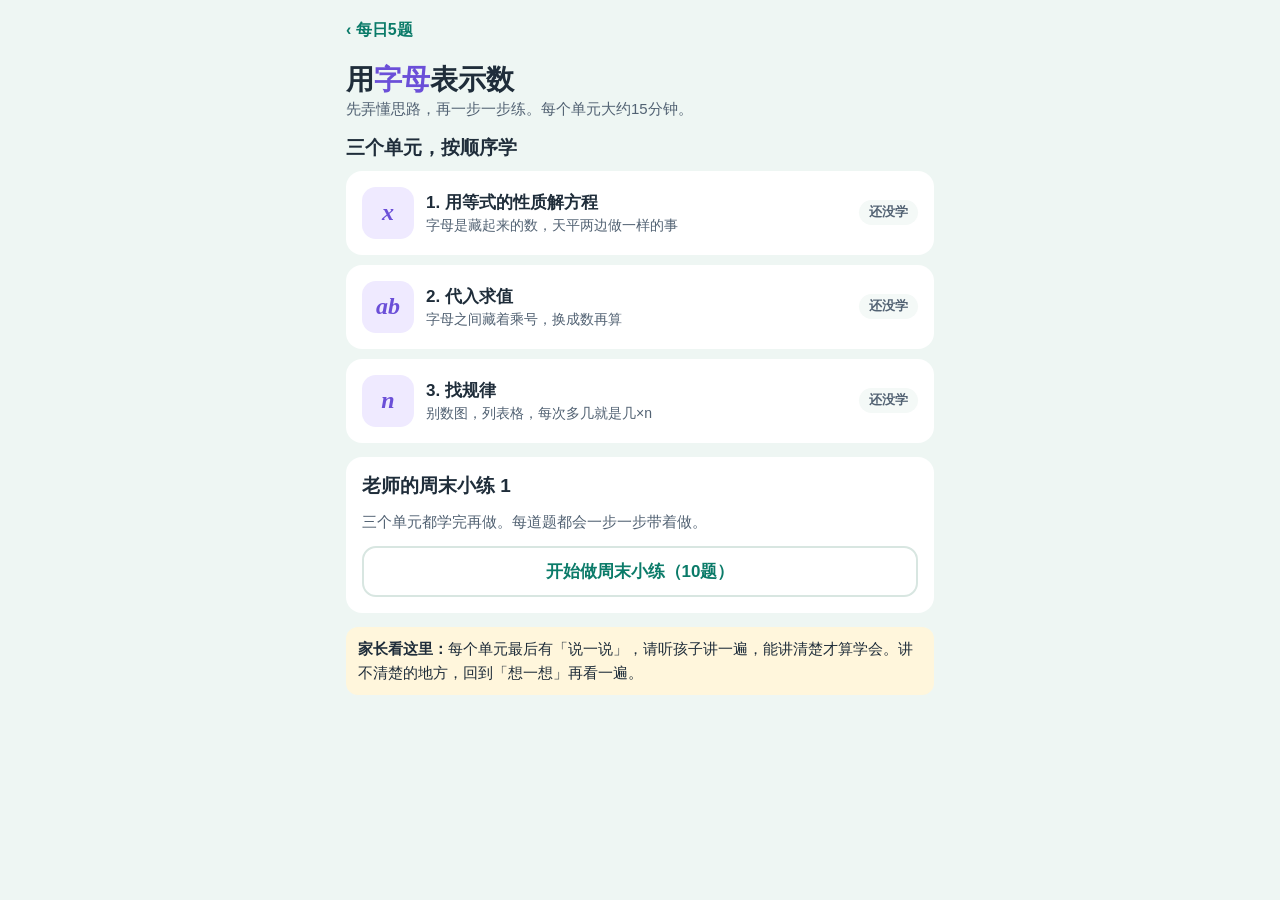
==== zimu.html @ 8eeea46a "加入用字母表示数和计算过关 Co-Authored-By: Claude Opus 5.5 <noreply@anthropic.com>" ====
<!doctype html>
<html lang="zh-CN">
<head>
<meta charset="utf-8">
<meta name="viewport" content="width=device-width, initial-scale=1, viewport-fit=cover">
<meta name="format-detection" content="telephone=no">
<meta name="theme-color" content="#eef6f3">
<title>用字母表示数 · 五上数学</title>
<style>
/* 和"每日5题"同一套配色：薄荷绿 + 阳光黄；字母用紫色，让孩子一眼看出"藏起来的数" */
:root{
  --bg:#eef6f3; --card:#fff; --ink:#1f2d3a; --muted:#526273; --line:#d8e6e1; --soft:#f4f9f7;
  --primary:#0f9d86; --primary-d:#0b7b69; --sun:#ffbf2f; --sun-bg:#fff6dc; --red:#e5533d; --red-bg:#fdeeeb; --ok-bg:#e2f5ef;
  --letter:#6b4fd8; --letter-bg:#efeaff;
  --f:-apple-system,BlinkMacSystemFont,"PingFang SC","Hiragino Sans GB","Microsoft YaHei","Helvetica Neue",Arial,sans-serif;
  --num:"DIN Alternate","Roboto",-apple-system,"Helvetica Neue",Arial,sans-serif;
  color-scheme:light;
}
*{box-sizing:border-box;-webkit-tap-highlight-color:transparent}
html,body{margin:0;background:var(--bg);color:var(--ink)}
body{font-family:var(--f);font-size:16px;line-height:1.6;-webkit-text-size-adjust:100%}
button{font:inherit;color:inherit;border:0;background:none;cursor:pointer}
button:focus-visible,a:focus-visible,input:focus-visible{outline:3px solid var(--sun);outline-offset:2px}
.wrap{max-width:620px;margin:0 auto;display:flex;flex-direction:column;gap:14px;
  padding-top:max(12px,env(safe-area-inset-top,0px));padding-bottom:48px;
  padding-left:max(16px,env(safe-area-inset-left,0px));padding-right:max(16px,env(safe-area-inset-right,0px))}
.topbar{display:flex;align-items:center;min-height:36px;gap:8px}
.back{font-weight:700;color:var(--primary-d);text-decoration:none;padding:4px 10px 4px 0}
h1{margin:0;font-size:28px;line-height:1.25}
h1 b{color:var(--letter)}
h2{font-size:19px;margin:0;line-height:1.35}
h3{font-size:16px;margin:0}
p{margin:0}
.sub{color:var(--muted);font-size:15px}
.card{background:var(--card);border-radius:16px;padding:16px;min-width:0;display:flex;flex-direction:column;gap:12px}
.L{color:var(--letter);font-weight:800;font-style:italic;font-family:Georgia,"Times New Roman",serif;padding:0 1px}
.box{display:inline-block;min-width:1.4em;height:1.3em;border:2px dashed var(--letter);border-radius:5px;vertical-align:-0.2em;background:var(--letter-bg)}
.eq{font:700 22px/1.5 var(--num);text-align:center;background:var(--soft);border-radius:12px;padding:10px;overflow-wrap:anywhere}
.btn{display:block;width:100%;min-height:50px;border-radius:14px;font-size:17px;font-weight:700;padding:10px 16px;text-align:center;text-decoration:none}
.btn.primary{background:var(--primary);color:#fff;box-shadow:0 4px 0 var(--primary-d)}
.btn.primary:active{transform:translateY(3px);box-shadow:0 1px 0 var(--primary-d)}
.btn.ghost{background:var(--card);border:2px solid var(--line);color:var(--primary-d)}
.btns{display:grid;grid-template-columns:1fr 1fr;gap:10px}
.tip{background:var(--sun-bg);border-radius:12px;padding:10px 12px;font-size:15px}
/* 首页模块卡 */
.mod{display:grid;grid-template-columns:52px minmax(0,1fr) auto;gap:12px;align-items:center;background:var(--card);border-radius:16px;padding:14px;text-align:left;width:100%;border:2px solid transparent}
.mod .ic{width:52px;height:52px;border-radius:14px;background:var(--letter-bg);display:grid;place-items:center;font:800 italic 24px Georgia,serif;color:var(--letter)}
.mod b{display:block;font-size:17px}
.mod small{color:var(--muted);font-size:14px;line-height:1.4;display:block}
.badge{font-size:13px;font-weight:700;border-radius:999px;padding:2px 10px;white-space:nowrap;background:var(--soft);color:var(--muted)}
.badge.done{background:var(--ok-bg);color:var(--primary-d)}
.badge.due{background:var(--sun-bg);color:#9a6a00}
/* 阶段条 */
.stages{display:grid;grid-template-columns:repeat(5,1fr);gap:4px}
.stg{text-align:center;font-size:12px;font-weight:700;color:var(--muted);padding:6px 0 4px;border-bottom:4px solid var(--line)}
.stg.on{color:var(--primary-d);border-color:var(--primary)}
.stg.past{color:var(--primary-d);border-color:#9fd9cc}
/* 想一想卡片 */
.lc .k{font-size:13px;font-weight:700;color:var(--letter);letter-spacing:.06em}
.lc h2{font-size:21px}
.lc .body{display:flex;flex-direction:column;gap:10px;font-size:16.5px}
.rule-t{width:100%;border-collapse:collapse;font-size:16px}
.rule-t td{border-bottom:1px dashed var(--line);padding:6px 4px;text-align:center}
.rule-t td:first-child{font-weight:700}
.dots{display:flex;gap:6px;justify-content:center}
.dots i{width:8px;height:8px;border-radius:50%;background:var(--line)}
.dots i.on{background:var(--primary)}
/* 天平 */
.bal{display:flex;flex-direction:column;align-items:center;gap:10px}
.bal svg{width:100%;max-width:340px;height:auto}
#beam{transition:transform .5s ease;transform-origin:170px 60px}
.bal .msg{min-height:1.6em;font-weight:700;text-align:center}
.minis{display:grid;grid-template-columns:1fr 1fr;gap:8px;width:100%}
.mini{border:2px solid var(--line);border-radius:12px;padding:8px;font-weight:700;background:var(--soft)}
.mini.ok{border-color:var(--primary);background:var(--ok-bg)}
.mini.no{border-color:var(--red);background:var(--red-bg)}
/* 例题 */
.wk{display:flex;flex-direction:column;gap:8px}
.wk .s{display:grid;grid-template-columns:28px minmax(0,1fr);gap:10px;align-items:start;background:var(--soft);border-radius:12px;padding:10px}
.wk .s .n{width:26px;height:26px;border-radius:50%;background:var(--primary);color:#fff;display:grid;place-items:center;font:700 13px var(--num)}
.wk .s .m{font:700 18px var(--num);overflow-wrap:anywhere}
.wk .s p{font-size:15px;color:var(--muted)}
/* 题目与步骤 */
.qbox{background:var(--letter-bg);border-radius:14px;padding:12px 14px;font-size:17px;font-weight:600}
.qbox .eq{background:#fff;margin-top:6px}
.pic{background:#fff;border-radius:12px;padding:6px;display:flex;gap:4px;overflow-x:auto;align-items:flex-end}
.pic figure{margin:0;display:flex;flex-direction:column;align-items:center;gap:2px;flex:0 0 auto}
.pic figcaption{font:700 12px var(--num);color:var(--muted)}
.steps{display:flex;flex-direction:column;gap:10px}
.st{border-left:4px solid var(--line);padding:2px 0 2px 12px;display:flex;flex-direction:column;gap:8px}
.st.cur{border-color:var(--sun)}
.st.ok{border-color:var(--primary)}
.st .p{font-weight:700}
.st .p small{display:block;font-weight:500;color:var(--muted);font-size:14px}
.opts{display:grid;grid-template-columns:1fr 1fr;gap:8px}
.opt{border:2px solid var(--line);border-radius:12px;padding:10px 8px;font:700 16px var(--num);background:var(--soft);min-height:48px}
.opt.ok{border-color:var(--primary);background:var(--ok-bg);color:var(--primary-d)}
.opt.no{border-color:var(--red);background:var(--red-bg);color:var(--red);text-decoration:line-through}
.opt:disabled{cursor:default}
.inrow{display:flex;gap:8px;align-items:center}
.inrow .pre{font:700 18px var(--num);white-space:nowrap}
.inrow input{flex:1;min-width:0;min-height:48px;border-radius:12px;border:2px solid var(--line);background:var(--soft);font:700 20px var(--num);text-align:center;color:var(--ink)}
.inrow input:focus{border-color:var(--primary);background:#fff;outline:none}
.inrow .go{background:var(--primary);color:#fff;font-weight:700;border-radius:12px;padding:0 16px;min-height:48px;white-space:nowrap}
.fb{font-size:15px;font-weight:700}
.fb.ok{color:var(--primary-d)}
.fb.no{color:var(--red)}
.fb.hint{color:#8a5a00;background:var(--sun-bg);border-radius:10px;padding:6px 10px;font-weight:600}
.sol{background:var(--ok-bg);border-radius:12px;padding:10px 12px;display:flex;flex-direction:column;gap:2px;font-size:15.5px}
.sol b{color:var(--primary-d)}
.sol .m{font:700 16px var(--num)}
.prog{font:700 14px var(--num);color:var(--muted)}
.score{display:flex;align-items:center;gap:14px}
.score b{font:800 40px/1 var(--num);color:var(--primary-d)}
.say{display:flex;flex-direction:column;gap:8px}
.say .qq{background:var(--letter-bg);border-radius:12px;padding:10px 12px;font-weight:700}
.chk{display:flex;gap:10px;align-items:flex-start;font-size:15.5px;padding:6px 0}
.chk input{width:22px;height:22px;flex:0 0 auto;margin-top:2px;accent-color:var(--primary)}
.toast{position:fixed;left:50%;bottom:max(24px,env(safe-area-inset-bottom,0px));transform:translateX(-50%);background:var(--ink);color:#fff;border-radius:12px;padding:10px 16px;font-weight:700;opacity:0;transition:opacity .2s;pointer-events:none;max-width:90vw;text-align:center}
.toast.on{opacity:1}
@media (max-width:400px){.opts{grid-template-columns:1fr}.eq{font-size:20px}}
@media (prefers-reduced-motion:reduce){*{transition:none!important}}
</style>
</head>
<body>
<main class="wrap" id="app"></main>
<div class="toast" id="toast" role="status"></div>
<script>
'use strict';
/* ================= 工具 ================= */
function r6(x){return Math.round(x*1e6)/1e6}
function f(x){return String(r6(x))}
function ri(a,b){return a+Math.floor(Math.random()*(b-a+1))}
function pick(a){return a[Math.floor(Math.random()*a.length)]}
function d1(a,b){return ri(a*10,b*10)/10}
function shuffle(a){a=a.slice();for(var i=a.length-1;i>0;i--){var j=Math.floor(Math.random()*(i+1));var t=a[i];a[i]=a[j];a[j]=t}return a}
function L(x){return '<span class="L">'+x+'</span>'}
function today(){var d=new Date();return d.getFullYear()+'-'+(d.getMonth()+1)+'-'+d.getDate()}
function daysSince(s){if(!s)return 999;var p=s.split('-');var d=new Date(+p[0],+p[1]-1,+p[2]);var n=new Date();n.setHours(0,0,0,0);return Math.round((n-d)/864e5)}
function parseIn(s){s=String(s||'').replace(/\s/g,'').replace(/[。．]/g,'.').replace(/[－—]/g,'-');if(!/^-?\d*\.?\d+$/.test(s))return null;return parseFloat(s)}
function toast(t){var e=document.getElementById('toast');e.textContent=t;e.classList.add('on');clearTimeout(toast.t);toast.t=setTimeout(function(){e.classList.remove('on')},2000)}
function esc(s){return String(s).replace(/"/g,'&quot;')}

/* ================= 题目生成 =================
   每道题：{q:题目HTML, pic:图, steps:[{k:'c'选择|'n'填数, p:提示, o:选项, a:答案, h:错了的提示}], ans:最终答案, ansLabel, sol:[讲解]} */
var LET=['x','a','b','y','m'];
function opt4(correct,others){var o=shuffle([correct].concat(others));return {o:o,a:o.indexOf(correct)}}
function chooseStep(p,correct,others,h){var r=opt4(correct,others);return {k:'c',p:p,o:r.o,a:r.a,h:h}}
var G={
/* ---- 方程 ---- */
e_add:function(P){P=P||{};var l=P.l||pick(LET),x=P.x||d1(1,20),p=P.p||d1(1,15),s=r6(x+p);
  return {q:P.q||'解方程：', eq:L(l)+' + '+p+' = '+s, steps:[
    chooseStep(L(l)+' 身边有「+ '+p+'」，要让它走开，等号两边同时……','减去 '+p,['加上 '+p,'乘 '+p,'除以 '+p],'「+」的相反运算是「−」。两边都减去 '+p+'，天平才平。'),
    {k:'n',p:'两边同时减去 '+p+'：',pre:L(l)+' = ',a:x,h:s+' − '+p+' = ?'}],
    ans:x,ansPre:L(l)+' = ',sol:[L(l)+' + '+p+' = '+s,'两边同时减去 '+p,L(l)+' = '+s+' − '+p,L(l)+' = <b>'+f(x)+'</b>','检验：'+f(x)+' + '+p+' = '+s+' ✓']}},
e_sub:function(P){P=P||{};var l=P.l||pick(LET),x=P.x||d1(10,40),p=P.p||d1(1,9),s=r6(x-p);
  var eq=P.eq||(L(l)+' − '+p+' = '+s);
  return {q:P.q||'解方程：', eq:eq, steps:(P.pre||[]).concat([
    chooseStep(L(l)+' 身边有「− '+p+'」，要让它走开，等号两边同时……','加上 '+p,['减去 '+p,'乘 '+p,'除以 '+p],'「−」的相反运算是「+」。两边都加上 '+p+'。'),
    {k:'n',p:'两边同时加上 '+p+'：',pre:L(l)+' = ',a:x,h:s+' + '+p+' = ?'}]),
    ans:x,ansPre:L(l)+' = ',sol:[L(l)+' − '+p+' = '+s,'两边同时加上 '+p,L(l)+' = '+s+' + '+p,L(l)+' = <b>'+f(x)+'</b>','检验：'+f(x)+' − '+p+' = '+s+' ✓']}},
e_mul:function(P){P=P||{};var l=P.l||pick(LET),k=P.k||ri(2,9),x=P.x||d1(1,9),s=r6(k*x);
  return {q:P.q||'解方程（'+k+L(l)+' 就是 '+k+'×'+L(l)+'）：', eq:k+L(l)+' = '+s, steps:[
    chooseStep(L(l)+' 被「'+k+'×」粘住了，要让它走开，等号两边同时……','除以 '+k,['减去 '+k,'乘 '+k,'加上 '+k],'「×」的相反运算是「÷」。'+k+L(l)+' 是 '+k+' 乘 '+L(l)+'，所以两边除以 '+k+'。'),
    {k:'n',p:'两边同时除以 '+k+'：',pre:L(l)+' = ',a:x,h:s+' ÷ '+k+' = ?'}],
    ans:x,ansPre:L(l)+' = ',sol:[k+L(l)+' = '+s,'两边同时除以 '+k,L(l)+' = '+s+' ÷ '+k,L(l)+' = <b>'+f(x)+'</b>','检验：'+k+'×'+f(x)+' = '+s+' ✓']}},
e_div:function(P){P=P||{};var l=P.l||pick(LET),k=P.k||pick([2,3,4,5,2.5,3.5,1.5]),s=P.s||d1(1,6),x=r6(k*s);
  var eq=P.eq||(L(l)+' ÷ '+k+' = '+s);
  return {q:P.q||'解方程：', eq:eq, steps:(P.pre||[]).concat([
    chooseStep(L(l)+' 后面跟着「÷ '+k+'」，要让它走开，等号两边同时……','乘 '+k,['除以 '+k,'加上 '+k,'减去 '+k],'「÷」的相反运算是「×」。两边都乘 '+k+'。'),
    {k:'n',p:'两边同时乘 '+k+'：',pre:L(l)+' = ',a:x,h:s+' × '+k+' = ?'}]),
    ans:x,ansPre:L(l)+' = ',sol:[L(l)+' ÷ '+k+' = '+s,'两边同时乘 '+k,L(l)+' = '+s+' × '+k,L(l)+' = <b>'+f(x)+'</b>','检验：'+f(x)+' ÷ '+k+' = '+s+' ✓']}},
e_two:function(P){P=P||{};var l=P.l||pick(LET),k=P.k||ri(2,9),x=P.x||ri(2,20),c=P.c||ri(5,60),s=k*x-c;
  if(s<=0)return G.e_two(P);
  return {q:P.q||'解方程（两步）：', eq:k+L(l)+' − '+c+' = '+s, steps:(P.pre||[]).concat([
    chooseStep('先让离 '+L(l)+' 远的「− '+c+'」走开（最后穿上的衣服最先脱），两边同时……','加上 '+c,['减去 '+c,'除以 '+k,'乘 '+k],'先处理外面的「− '+c+'」，它的相反运算是「+ '+c+'」。'),
    {k:'n',p:'两边同时加上 '+c+'：',pre:k+L(l)+' = ',a:k*x,h:s+' + '+c+' = ?'},
    chooseStep('现在 '+L(l)+' 只被「'+k+'×」粘住了，两边同时……','除以 '+k,['乘 '+k,'减去 '+k,'加上 '+k],k+L(l)+' 是 '+k+' 乘 '+L(l)+'，用「÷」让它走开。'),
    {k:'n',p:'两边同时除以 '+k+'：',pre:L(l)+' = ',a:x,h:(k*x)+' ÷ '+k+' = ?'}]),
    ans:x,ansPre:L(l)+' = ',sol:[k+L(l)+' − '+c+' = '+s,'① 两边同时加上 '+c+'：'+k+L(l)+' = '+(k*x),'② 两边同时除以 '+k+'：'+L(l)+' = <b>'+x+'</b>','检验：'+k+'×'+x+' − '+c+' = '+s+' ✓']}},
e_sub2:function(P){P=P||{};var l='b',k=P.k||ri(3,9),j=P.j||ri(2,6),A=P.A||ri(5,20),x=P.x||ri(5,25),M=k*x-j*A;
  if(M<=0)return G.e_sub2(P);
  var g=G.e_two({l:l,k:k,x:x,c:j*A,pre:[{k:'n',p:'第一步：先把 '+L('a')+' = '+A+' 代进去。'+j+L('a')+' 就是 '+j+'×'+A+' =',pre:'',a:j*A,h:j+' × '+A+' = ?'}]});
  g.q='如果 '+k+L('b')+' − '+j+L('a')+' = '+L('m')+'，当 '+L('m')+' = '+M+'，'+L('a')+' = '+A+' 时，'+L('b')+' 等于多少？';
  g.eq=k+L('b')+' − '+j+'×'+A+' = '+M;
  g.sol=['代入：'+k+L('b')+' − '+j+'×'+A+' = '+M,k+L('b')+' − '+(j*A)+' = '+M,'两边同时加上 '+(j*A)+'：'+k+L('b')+' = '+(M+j*A),'两边同时除以 '+k+'：'+L('b')+' = <b>'+x+'</b>'];
  return g},
e_bra:function(P){P=P||{};var l=P.l||pick(['a','x']),x=P.x||ri(2,9),k=P.k||ri(2,6),d=P.d||ri(2,8),e=P.e||ri(1,5),c=d*e+k*x;
  return {q:P.q||'解方程（括号题）：', eq:'('+c+' − '+k+L(l)+') ÷ '+d+' = '+e, steps:[
    chooseStep('最外面是「÷ '+d+'」，先让它走开，两边同时……','乘 '+d,['除以 '+d,'减去 '+d,'加上 '+d],'整个括号被「÷ '+d+'」，相反运算是「× '+d+'」。'),
    {k:'n',p:'两边同时乘 '+d+'：',pre:c+' − '+k+L(l)+' = ',a:d*e,h:e+' × '+d+' = ?'},
    chooseStep(c+' − '+k+L(l)+' = '+(d*e)+' 里，'+k+L(l)+' 是减数。减数 = ……',c+' − '+(d*e),[c+' + '+(d*e),(d*e)+' − '+c,c+' × '+(d*e)],'想一想：10 − □ = 3，□ = 10 − 3。减数 = 被减数 − 差。'),
    {k:'n',p:'算一算：',pre:k+L(l)+' = ',a:c-d*e,h:c+' − '+(d*e)+' = ?'},
    {k:'n',p:'两边同时除以 '+k+'：',pre:L(l)+' = ',a:x,h:(c-d*e)+' ÷ '+k+' = ?'}],
    ans:x,ansPre:L(l)+' = ',sol:['('+c+' − '+k+L(l)+') ÷ '+d+' = '+e,'① 两边乘 '+d+'：'+c+' − '+k+L(l)+' = '+(d*e),'② 减数 = 被减数 − 差：'+k+L(l)+' = '+c+' − '+(d*e)+' = '+(c-d*e),'③ 两边除以 '+k+'：'+L(l)+' = <b>'+x+'</b>','检验：('+c+' − '+k+'×'+x+') ÷ '+d+' = '+e+' ✓']}},
/* ---- 代入求值 ---- */
s_kxy:function(P){P=P||{};var k=P.k||pick([0.2,0.4,0.5,0.6,0.8,1.5,2.5]),x=P.x||ri(1,9),y=P.y||ri(1,9),v=r6(k*(x+y));
  return {q:'当 '+L('x')+' = '+x+'，'+L('y')+' = '+y+' 时，求 '+k+'('+L('x')+' + '+L('y')+') 的值。', steps:[
    chooseStep('第一步：把省略的乘号写回来，这个式子其实是……',k+' × ('+L('x')+' + '+L('y')+')',[k+' + ('+L('x')+' + '+L('y')+')',k+L('x')+' + '+L('y'),k+' × '+L('x')+' + '+L('y')],'数和括号挨在一起，中间藏着「×」，而且括号要整个保留。'),
    {k:'n',p:'第二步：代入，先算括号里：',pre:'('+x+' + '+y+') = ',a:x+y,h:x+' + '+y+' = ?'},
    {k:'n',p:'第三步：再乘 '+k+'：',pre:k+' × '+(x+y)+' = ',a:v,h:'小数乘法：先按整数乘，再数小数位数。'}],
    ans:v,ansPre:'结果 = ',sol:[k+'('+L('x')+'+'+L('y')+') = '+k+' × ('+x+' + '+y+')','= '+k+' × '+(x+y),'= <b>'+f(v)+'</b>']}},
s_abkb:function(P){P=P||{};var c=P.c||pick([2.5,1.5,3.5,0.5]),a=P.a||r6(c+ri(1,6)),b=P.b||d1(1,5),v=r6(a*b-c*b);
  return {q:'当 '+L('a')+' = '+a+'，'+L('b')+' = '+b+' 时，求 '+L('a')+L('b')+' − '+c+L('b')+' 的值。', steps:[
    chooseStep('第一步：把省略的乘号写回来，这个式子其实是……',L('a')+' × '+L('b')+' − '+c+' × '+L('b'),[L('a')+' + '+L('b')+' − '+c+' + '+L('b'),'把 '+a+' 和 '+b+' 连起来写',L('a')+' × '+L('b')+' − '+c+' + '+L('b')],'字母和字母、数和字母挨在一起，中间都藏着「×」。'),
    {k:'n',p:'第二步：代入，先算第一个乘法：',pre:a+' × '+b+' = ',a:r6(a*b),h:'先按整数乘，再数小数位数。'},
    {k:'n',p:'再算第二个乘法：',pre:c+' × '+b+' = ',a:r6(c*b),h:'先按整数乘，再数小数位数。'},
    {k:'n',p:'第三步：最后算减法：',pre:f(a*b)+' − '+f(c*b)+' = ',a:v,h:'小数点对齐再减。'}],
    ans:v,ansPre:'结果 = ',sol:[a+' × '+b+' − '+c+' × '+b,'= '+f(a*b)+' − '+f(c*b),'= <b>'+f(v)+'</b>','💡 聪明做法：两个乘法都有 '+b+'，可以用分配律：('+a+' − '+c+') × '+b+' = '+f(a-c)+' × '+b+' = '+f(v)]}},
s_mmn:function(P){P=P||{};var m=P.m||ri(5,15),n=P.n||ri(2,m-1),v=m*m-m*n-n;
  return {q:'当 '+L('m')+' = '+m+'，'+L('n')+' = '+n+' 时，求 '+L('m')+'² − '+L('m')+L('n')+' − '+L('n')+' 的值。', steps:[
    chooseStep('第一步：把式子写完整。'+L('m')+'² 是什么意思？',L('m')+' × '+L('m'),[L('m')+' × 2',L('m')+' + '+L('m'),L('m')+' + 2'],'小2写在右上角叫「平方」，是两个 '+L('m')+' 相乘，不是乘2！'),
    {k:'n',p:'第二步：代入算平方：',pre:m+' × '+m+' = ',a:m*m,h:m+' × '+m+' = ?'},
    {k:'n',p:L('m')+L('n')+' 就是 '+L('m')+' × '+L('n')+'：',pre:m+' × '+n+' = ',a:m*n,h:m+' × '+n+' = ?'},
    {k:'n',p:'第三步：从左往右算减法：',pre:(m*m)+' − '+(m*n)+' − '+n+' = ',a:v,h:'先算 '+(m*m)+' − '+(m*n)+'，再减 '+n+'。'}],
    ans:v,ansPre:'结果 = ',sol:[m+' × '+m+' − '+m+' × '+n+' − '+n,'= '+(m*m)+' − '+(m*n)+' − '+n,'= <b>'+v+'</b>']}},
s_e2d:function(P){P=P||{};var e=P.e||d1(1.1,5.9),d=P.d||d1(1,3),k=P.k||2,v=r6(e*e-k*d);
  if(v<=0)return G.s_e2d(P);
  return {q:'当 '+L('e')+' = '+e+'，'+L('d')+' = '+d+' 时，求 '+L('e')+'² − '+k+L('d')+' 的值。', steps:[
    chooseStep('第一步：把式子写完整，这个式子其实是……',L('e')+' × '+L('e')+' − '+k+' × '+L('d'),[L('e')+' × 2 − '+k+' × '+L('d'),L('e')+' × '+L('e')+' − '+k+' + '+L('d'),L('e')+' + '+L('e')+' − '+k+L('d')],L('e')+'² 是 '+L('e')+'×'+L('e')+'；'+k+L('d')+' 是 '+k+'×'+L('d')+'。'),
    {k:'n',p:'第二步：代入算平方：',pre:e+' × '+e+' = ',a:r6(e*e),h:'先算 '+Math.round(e*10)+'×'+Math.round(e*10)+'，再数小数位数（2位）。'},
    {k:'n',p:'再算：',pre:k+' × '+d+' = ',a:r6(k*d),h:k+' × '+d+' = ?'},
    {k:'n',p:'第三步：最后减：',pre:f(e*e)+' − '+f(k*d)+' = ',a:v,h:'小数点对齐再减。'}],
    ans:v,ansPre:'结果 = ',sol:[e+' × '+e+' − '+k+' × '+d,'= '+f(e*e)+' − '+f(k*d),'= <b>'+f(v)+'</b>']}},
s_ab3:function(P){P=P||{};var p=ri(2,5),q=ri(2,5),a=d1(1,9),b=ri(2,9),v=r6(p*a+q*b);
  return {q:'当 '+L('a')+' = '+a+'，'+L('b')+' = '+b+' 时，求 '+p+L('a')+' + '+q+L('b')+' 的值。', steps:[
    chooseStep('第一步：把省略的乘号写回来，这个式子其实是……',p+' × '+L('a')+' + '+q+' × '+L('b'),[p+' + '+L('a')+' + '+q+' + '+L('b'),p+L('a')+' 就是 '+p+' 后面接 '+a,p+' × '+L('a')+' × '+q+' × '+L('b')],'数和字母挨在一起，中间藏着「×」。'),
    {k:'n',p:'第二步：代入：',pre:p+' × '+a+' = ',a:r6(p*a),h:p+' × '+a+' = ?'},
    {k:'n',p:'',pre:q+' × '+b+' = ',a:q*b,h:q+' × '+b+' = ?'},
    {k:'n',p:'第三步：先乘后加：',pre:f(p*a)+' + '+(q*b)+' = ',a:v,h:'把两个积加起来。'}],
    ans:v,ansPre:'结果 = ',sol:[p+' × '+a+' + '+q+' × '+b,'= '+f(p*a)+' + '+(q*b),'= <b>'+f(v)+'</b>']}},
/* ---- 找规律 ---- */
p_chain:function(P){P=P||{};var k=P.k||pick([3,4,5,6]),name={3:'三角形',4:'正方形',5:'五边形',6:'六边形'}[k],d=k-1,cnt=function(n){return d*n+1};
  var N=P.N||ri(8,15),T=P.T||cnt(ri(16,30));return pat({kind:'chain',k:k,name:name,unit:'根小棒',what:'摆 n 个'+name,d:d,b:1,cnt:cnt,N:N,T:T,ask:P.ask})},
p_dots:function(P){P=P||{};var arms=P.arms||pick([3,4]),d=arms,cnt=function(n){return arms*(n-1)+1};
  var N=P.N||ri(7,12),T=P.T||cnt(ri(15,25));return pat({kind:'dots',arms:arms,name:arms===3?'Y形点子图':'十字形点子图',unit:'个点',what:'第 n 幅',d:d,b:1-arms,cnt:cnt,N:N,T:T,ask:P.ask})}
};
function fm(d,b){return d+'n'+(b>0?' + '+b:b<0?' − '+(-b):'')}
function pat(c){
  var F=fm(c.d,c.b),wrong=[fm(c.d+1,0),fm(c.cnt(1),0),fm(c.d,c.b+1)];
  if(c.b===0)wrong[2]=fm(c.d,1);
  var nT=(c.T-c.b)/c.d;
  var ask=c.ask||pick(['N','T']);
  var steps=[
    {k:'n',p:'别急着数大的！先看图，数一数前3个：',pre:'第1个：',a:c.cnt(1),h:'一根一根数，数过的做个记号。'},
    {k:'n',p:'',pre:'第2个：',a:c.cnt(2),h:'第2个比第1个多了几根？'},
    {k:'n',p:'',pre:'第3个：',a:c.cnt(3),h:'第3个比第2个又多了几根？'},
    {k:'n',p:'每多一个，就多几'+c.unit+'？',pre:'每次多：',a:c.d,h:c.cnt(2)+' − '+c.cnt(1)+' = ?'},
    chooseStep('每次多 '+c.d+'，就是「'+c.d+'×n」。第1个是 '+c.cnt(1)+'，'+c.d+'×1 = '+c.d+'，还要'+(c.b>=0?'补 '+c.b:'减 '+(-c.b))+'。所以第 n 个是……',F,wrong,'用第2个检验：'+c.d+'×2'+(c.b>=0?' + '+c.b:' − '+(-c.b))+' 应该等于 '+c.cnt(2)+'。'),
    ask==='N'?{k:'n',p:'用式子算第 '+c.N+' 个（把 n 换成 '+c.N+'）：',pre:fm(c.d,c.b).replace('n','×'+c.N)+' = ',a:c.cnt(c.N),h:c.d+' × '+c.N+' 先算，再'+(c.b>=0?'加':'减')+'。'}
             :{k:'n',p:'反过来：一共有 '+c.T+' '+c.unit+'时，n 是几？写成方程 '+F+' = '+c.T+'，先'+(c.b>=0?'两边减 '+c.b:'两边加 '+(-c.b))+'，再两边除以 '+c.d+'：',pre:'n = ',a:nT,h:'('+c.T+(c.b>=0?' − '+c.b:' + '+(-c.b))+') ÷ '+c.d+' = ?'}
  ];
  var q='观察下面的'+c.name+'规律。'+(ask==='N'?'第 '+c.N+' 个有多少'+c.unit+'？':'一共有 '+c.T+' '+c.unit+'时，是第几个？');
  return {q:q,pic:c,steps:steps,ans:ask==='N'?c.cnt(c.N):nT,ansPre:ask==='N'?'第 '+c.N+' 个：':'n = ',
    sol:['列表：第1个 '+c.cnt(1)+'，第2个 '+c.cnt(2)+'，第3个 '+c.cnt(3),'每次多 '+c.d+'，第 n 个 = <b>'+F+'</b>',
      ask==='N'?'第 '+c.N+' 个 = '+c.d+'×'+c.N+(c.b>=0?' + '+c.b:' − '+(-c.b))+' = <b>'+c.cnt(c.N)+'</b>':F+' = '+c.T+' → n = <b>'+nT+'</b>']};
}
/* 画图 */
function drawChain(k,n){
  var s=26,pts=[],lines=[],W,H;
  function seg(a,b){lines.push([a,b])}
  if(k===4){for(var i=0;i<=n;i++){seg([i*s,0],[i*s,s])}for(i=0;i<n;i++){seg([i*s,0],[(i+1)*s,0]);seg([i*s,s],[(i+1)*s,s])}W=n*s;H=s}
  else if(k===3){var h=s*0.87;for(i=0;i<n;i++){var up=i%2===0,x=i*s/2;if(up){seg([x,h],[x+s/2,0]);seg([x+s/2,0],[x+s,h]);seg([x,h],[x+s,h])}else{seg([x,0],[x+s,0]);seg([x+s,0],[x+s/2,h])}}W=(n+1)*s/2;H=h}
  else if(k===5){var r=s*0.5;for(i=0;i<=n;i++)seg([i*s,r],[i*s,r+s]);for(i=0;i<n;i++){seg([i*s,r+s],[(i+1)*s,r+s]);seg([i*s,r],[i*s+s/2,0]);seg([i*s+s/2,0],[(i+1)*s,r])}W=n*s;H=r+s}
  else{var q=s*0.3;for(i=0;i<=n;i++)seg([i*s,q],[i*s,q+s*0.8]);for(i=0;i<n;i++){seg([i*s,q],[i*s+s/2,0]);seg([i*s+s/2,0],[(i+1)*s,q]);seg([i*s,q+s*0.8],[i*s+s/2,2*q+s*0.8]);seg([i*s+s/2,2*q+s*0.8],[(i+1)*s,q+s*0.8])}W=n*s;H=2*q+s*0.8}
  var p=5,svg='<svg width="'+(W+2*p)+'" height="'+(H+2*p)+'" viewBox="'+(-p)+' '+(-p)+' '+(W+2*p)+' '+(H+2*p)+'">';
  lines.forEach(function(l){svg+='<line x1="'+l[0][0]+'" y1="'+l[0][1]+'" x2="'+l[1][0]+'" y2="'+l[1][1]+'" stroke="#c98a3a" stroke-width="3" stroke-linecap="round"/>'});
  var seen={};lines.forEach(function(l){l.forEach(function(pt){var key=Math.round(pt[0])+','+Math.round(pt[1]);if(!seen[key]){seen[key]=1;svg+='<circle cx="'+pt[0]+'" cy="'+pt[1]+'" r="2.6" fill="#1f2d3a"/>'}})});
  return svg+'</svg>';
}
function drawDots(arms,n){
  var g=11,dirs=arms===3?[[0,-1],[-0.87,0.5],[0.87,0.5]]:[[0,-1],[0,1],[-1,0],[1,0]],pts=[[0,0]];
  for(var a=0;a<arms;a++)for(var i=1;i<n;i++)pts.push([dirs[a][0]*i*g,dirs[a][1]*i*g]);
  var R=Math.max(1,n-1)*g+6,svg='<svg width="'+(2*R)+'" height="'+(2*R)+'" viewBox="'+(-R)+' '+(-R)+' '+(2*R)+' '+(2*R)+'">';
  pts.forEach(function(p){svg+='<circle cx="'+p[0].toFixed(1)+'" cy="'+p[1].toFixed(1)+'" r="4.2" fill="#1f2d3a"/>'});return svg+'</svg>';
}
function picHTML(c){var h='<div class="pic">';for(var n=1;n<=4;n++){h+='<figure>'+(c.kind==='chain'?drawChain(c.k,n):drawDots(c.arms,n))+'<figcaption>'+'①②③④'[n-1]+'</figcaption></figure>'}return h+'<figure><figcaption>……</figcaption></figure></div>'}

/* ================= 三个单元 ================= */
var MODS={
fc:{name:'用等式的性质解方程',ic:'x',short:'字母是藏起来的数，天平两边做一样的事',
 learn:[
  {k:'想一想 1',t:'字母就是一个藏起来的数',b:'<p>看到 '+L('b')+'，就把它想成一个盖着盖子的盒子 <span class="box"></span>，里面装着一个数，我们要把它找出来。</p><div class="eq">'+L('b')+' − 17.8 = 8.9</div><p>读成：<b>一个数，减去17.8，等于8.9</b>。是不是和二年级的 <span class="box"></span> − 17.8 = 8.9 一模一样？</p>'},
  {k:'想一想 2',t:'等式像一架天平',b:'<p>等号两边一样重，天平是平的。<b>只动一边，天平就歪了；两边做同样的事，天平还是平的。</b>试试看：</p><div class="bal" id="bal">'+
    '<svg viewBox="0 0 340 170" aria-label="天平"><polygon points="170,62 150,160 190,160" fill="#9fb3ad"/><g id="beam"><rect x="40" y="56" width="260" height="8" rx="4" fill="#526273"/>'+
    '<line x1="70" y1="64" x2="70" y2="100" stroke="#526273" stroke-width="2"/><line x1="270" y1="64" x2="270" y2="100" stroke="#526273" stroke-width="2"/>'+
    '<rect x="20" y="100" width="100" height="44" rx="10" fill="#efeaff" stroke="#6b4fd8" stroke-width="2"/><text id="lt" x="70" y="129" text-anchor="middle" font-size="20" font-weight="700" fill="#1f2d3a">x + 3</text>'+
    '<rect x="220" y="100" width="100" height="44" rx="10" fill="#e2f5ef" stroke="#0f9d86" stroke-width="2"/><text id="rt" x="270" y="129" text-anchor="middle" font-size="20" font-weight="700" fill="#1f2d3a">10</text></g></svg>'+
    '<div class="minis"><button class="mini" data-bal="one">只把左边减 3</button><button class="mini" data-bal="both">两边都减 3</button></div><div class="msg" id="balmsg">选一个试试 👆</div></div>'},
  {k:'想一想 3',t:'用相反的运算，让字母身边的数"走开"',b:'<p>我们的目标：让字母<b>单独</b>站在等号一边。字母身边是什么，就用它的<b>相反运算</b>，而且<b>两边一起做</b>：</p><table class="rule-t"><tr><td>看到</td><td>两边同时</td></tr><tr><td>+ 3</td><td>− 3</td></tr><tr><td>− 3</td><td>+ 3</td></tr><tr><td>× 3（3'+L('x')+'）</td><td>÷ 3</td></tr><tr><td>÷ 3</td><td>× 3</td></tr></table><p class="tip">3'+L('x')+' 就是 3×'+L('x')+'，中间的乘号省略了。</p>'},
  {k:'想一想 4',t:'两步的题：先脱外套，再脱毛衣',b:'<div class="eq">9'+L('b')+' − 75 = 78</div><p>'+L('b')+' 先被「×9」穿上了毛衣，又被「−75」穿上了外套。<b>最后穿上的最先脱</b>：</p><p>① 先脱外套「−75」：两边 +75 → 9'+L('b')+' = 153</p><p>② 再脱毛衣「×9」：两边 ÷9 → '+L('b')+' = 17</p>'},
  {k:'想一想 5',t:'做完一定要检验',b:'<p>把答案放回原来的式子算一算，两边相等才对：</p><div class="eq">9×17 − 75 = 153 − 75 = 78 ✓</div><p>检验只要10秒，能把粗心的错全抓出来。</p>'}],
 example:{eq:'(36 − 4'+L('a')+') ÷ 8 = 1',s:[['(36 − 4'+L('a')+') ÷ 8 = 1','最外面的「÷8」最后穿上，先脱掉。'],['36 − 4'+L('a')+' = 8','两边同时 ×8：1×8 = 8'],['4'+L('a')+' = 36 − 8','4'+L('a')+' 是减数，减数 = 被减数 − 差'],['4'+L('a')+' = 28','算出来'],[L('a')+' = 7','两边同时 ÷4'],['检验：(36 − 4×7) ÷ 8 = 8 ÷ 8 = 1 ✓','放回去算，对了！']]},
 guided:['e_add','e_two','e_bra'],
 solo:['e_sub','e_mul','e_div','e_two','e_bra'],
 say:['怎样让字母身边的「+5」走开？为什么要两边一起做？','9'+L('b')+' − 75 = 78，先处理哪个？为什么？','怎么知道自己算对了？'],
 check:['能说出「相反运算」，并且说出两边要一起做','两步的题能说出「先处理离字母远的」','会主动把答案代回去检验']},
dr:{name:'代入求值',ic:'ab',short:'字母之间藏着乘号，换成数再算',
 learn:[
  {k:'想一想 1',t:'字母挨在一起，中间藏着乘号',b:'<p>数学家写字母时很"懒"，把乘号省掉了。你看到下面这些，要能马上把乘号补回来：</p><table class="rule-t"><tr><td>看到</td><td>其实是</td></tr><tr><td>'+L('a')+L('b')+'</td><td>'+L('a')+' × '+L('b')+'</td></tr><tr><td>2.5'+L('b')+'</td><td>2.5 × '+L('b')+'</td></tr><tr><td>0.8('+L('x')+'+'+L('y')+')</td><td>0.8 × ('+L('x')+'+'+L('y')+')</td></tr></table>'},
  {k:'想一想 2',t:'右上角的小2：平方',b:'<p>'+L('e')+'² 读作「'+L('e')+'的平方」，是<b>两个 '+L('e')+' 相乘</b>。来考考你：</p><div class="eq">'+L('e')+' = 4.2 时，'+L('e')+'² = ?</div><div class="minis"><button class="mini" data-sq="no">4.2 × 2 = 8.4</button><button class="mini" data-sq="ok">4.2 × 4.2 = 17.64</button></div><div class="msg fb" id="sqmsg"></div>'},
  {k:'想一想 3',t:'代入就是"换人上场"',b:'<p>把字母换成题目给的数，就像换人上场。<b>换之前，先把乘号补回来</b>，不然数字会粘在一起：</p><div class="eq">'+L('a')+L('b')+' → '+L('a')+' × '+L('b')+' → 6.5 × 1.4</div><p>如果直接写成 6.51.4，就完全错了。</p>'},
  {k:'想一想 4',t:'换好后，按运算顺序算',b:'<p>① 有括号先算括号<br>② 平方、乘除先算<br>③ 最后算加减</p><p class="tip">遇到 6.5×1.4 − 2.5×1.4 这种，两个乘法里都有 1.4，可以用分配律：(6.5 − 2.5)×1.4 = 4×1.4 = 5.6。</p>'}],
 example:{eq:'当 '+L('m')+' = 12，'+L('n')+' = 9 时，求 '+L('m')+'² − '+L('m')+L('n')+' − '+L('n'),s:[[L('m')+' × '+L('m')+' − '+L('m')+' × '+L('n')+' − '+L('n'),'第一步：把式子写完整，补回乘号，平方写成两个相乘'],['12 × 12 − 12 × 9 − 9','第二步：换人上场，字母换成数'],['144 − 108 − 9','第三步：先算乘法'],['= 27','最后从左往右算减法']]},
 guided:['s_abkb','s_mmn','s_e2d'],
 solo:['s_kxy','s_ab3','s_e2d','s_mmn','s_abkb'],
 say:[L('a')+L('b')+' 是什么意思？代入时要先做什么？',L('e')+'² 和 2'+L('e')+' 有什么不一样？','代入后先算什么，后算什么？'],
 check:['代入前会先把乘号补回来','分得清平方和乘2','按运算顺序算，不从左到右乱算']},
gl:{name:'找规律',ic:'n',short:'别数图，列表格，每次多几就是几×n',
 learn:[
  {k:'想一想 1',t:'不要一个个数，先列表格',b:'<p>第10个、第100个图太大了，画不出来也数不过来。聪明的办法：<b>只数前3个，列成表格</b>。</p>'+picHTML({kind:'chain',k:6})+'<table class="rule-t"><tr><td>第几个</td><td>1</td><td>2</td><td>3</td></tr><tr><td>小棒</td><td>6</td><td>11</td><td>16</td></tr></table>'},
  {k:'想一想 2',t:'每次多几，就是"几×n"',b:'<p>6 → 11 → 16，每次多 <b>5</b> 根。因为每多一个六边形，和前一个共用一根，只要再加 5 根。</p><div class="eq">每次多 5 → 5×n</div>'},
  {k:'想一想 3',t:'再看第1个，补多少',b:'<p>第1个有 6 根，可是 5×1 = 5，<b>还差 1</b>。所以：</p><div class="eq">第 n 个 = 5n + 1</div><p>用第2个检验：5×2 + 1 = 11 ✓ 和表格一样，式子就对了。</p>'},
  {k:'想一想 4',t:'有了式子，想算第几个都行',b:'<p>第10个：把 n 换成 10 → 5×10 + 1 = <b>51</b> 根。</p><p>反过来问"有 101 根小棒，是第几个？"就变成解方程：</p><div class="eq">5n + 1 = 101 → 5n = 100 → n = 20</div><p class="tip">点子图也一样：①1个、②4个、③7个，每次多3 → 3n，第1个 3×1=3，要减2 → 3n − 2。</p>'}],
 example:{eq:'点子图：①1个 ②4个 ③7个……第8幅有几个点？总数58时 n=?',s:[['1，4，7','先数前3幅，列成表'],['每次多 3','4 − 1 = 3，7 − 4 = 3'],['3n − 2','3×1 = 3，比1多了2，所以减2；检验 3×2 − 2 = 4 ✓'],['3×8 − 2 = 22','第8幅：n 换成 8'],['3n − 2 = 58 → 3n = 60 → n = 20','反过来问，就解方程']]},
 guided:['p_chain','p_dots','p_chain'],
 solo:['p_chain','p_dots','p_chain','p_dots','p_chain'],
 say:['为什么不一个一个数？你先做什么？','式子里「×n」前面的数是怎么找到的？','怎么检验自己的式子写对了？'],
 check:['会先数前3个列表格','能说出「每次多几就是几×n」','会用第2个图检验式子']}
};
/* 老师的周末小练1 */
function weekendSet(){return [
  {mod:'fc',p:G.e_sub({l:'b',x:26.7,p:17.8,q:'(1) 如果 '+L('a')+' = '+L('b')+' − 17.8，当 '+L('a')+' = 8.9 时，'+L('b')+' 等于多少？',eq:'8.9 = '+L('b')+' − 17.8，也就是 '+L('b')+' − 17.8 = 8.9',pre:[{k:'n',p:'先把 '+L('a')+' = 8.9 放进去：'+L('b')+' − 17.8 = ',pre:'',a:8.9,h:'a 换成 8.9'}]})},
  {mod:'fc',p:G.e_div({l:'x',k:3.5,s:0.9,q:'(2) 如果 '+L('y')+' = '+L('x')+' ÷ 3.5，当 '+L('y')+' = 0.9 时，'+L('x')+' 等于多少？',eq:L('x')+' ÷ 3.5 = 0.9'})},
  {mod:'fc',p:G.e_sub2({k:9,j:5,A:15,x:17})},
  {mod:'fc',p:G.e_bra({l:'a',x:7,k:4,d:8,e:1,q:'(4) 当 '+L('a')+' 等于多少时，(36 − 4'+L('a')+') ÷ 8 = 1？'})},
  {mod:'dr',p:G.s_abkb({a:6.5,b:1.4,c:2.5})},
  {mod:'dr',p:G.s_mmn({m:12,n:9})},
  {mod:'dr',p:G.s_e2d({e:4.2,d:2.8})},
  {mod:'dr',p:G.s_kxy({k:0.8,x:3,y:4})},
  {mod:'gl',p:G.p_chain({k:6,N:10,ask:'N'})},
  {mod:'gl',p:G.p_dots({arms:3,N:8,T:58,ask:'T'})}
]}

/* ================= 存档 ================= */
var KEY='math5-zimu-v1';
var S=(function(){try{var o=JSON.parse(localStorage.getItem(KEY)||'null');if(o&&o.mods)return o}catch(e){}return {mods:{},wrong:{}}})();
function save(){try{localStorage.setItem(KEY,JSON.stringify(S))}catch(e){}}
var GAPS=[1,3,7,14];
function modState(id){return S.mods[id]||{}}
function isDue(id){var m=modState(id);if(!m.done)return false;return daysSince(m.last)>=GAPS[Math.min(m.stage||0,GAPS.length-1)]}

/* ================= 页面状态 ================= */
var V={view:'home'}; // home | mod | set
var app=document.getElementById('app');
function render(){app.innerHTML=V.view==='home'?homeHTML():V.view==='mod'?modHTML():setHTML();bindAfter()}
function go(v){V=v;render();window.scrollTo(0,0)}

/* ---- 首页 ---- */
function homeHTML(){
  var due=Object.keys(MODS).filter(isDue),wn=Object.keys(S.wrong).filter(function(k){return S.wrong[k]>0}).length;
  var h='<div class="topbar"><a class="back" href="index.html">‹ 每日5题</a></div><header><h1>用<b>字母</b>表示数</h1><p class="sub">先弄懂思路，再一步一步练。每个单元大约15分钟。</p></header>';
  if(due.length||wn){h+='<section class="card" style="border:2px solid var(--sun)"><h2>今天要复习</h2><p class="sub">'+(due.length?'学过的单元隔几天再练一次，才能真正记住。':'')+(wn?'还有 '+wn+' 类题之前做错了，换个数字再做一遍。':'')+'</p><button class="btn primary" data-act="review">开始复习（约5分钟）</button></section>'}
  h+='<section style="display:flex;flex-direction:column;gap:10px"><h2>三个单元，按顺序学</h2>';
  Object.keys(MODS).forEach(function(id,i){var m=MODS[id],s=modState(id);
    var badge=s.done?(isDue(id)?'<span class="badge due">该复习了</span>':'<span class="badge done">✓ 学会了</span>'):(s.stage0?'<span class="badge">学到一半</span>':'<span class="badge">还没学</span>');
    h+='<button class="mod" data-mod="'+id+'"><span class="ic">'+m.ic+'</span><span><b>'+(i+1)+'. '+m.name+'</b><small>'+m.short+'</small></span>'+badge+'</button>'});
  h+='</section><section class="card"><h2>老师的周末小练 1</h2><p class="sub">三个单元都学完再做。每道题都会一步一步带着做。</p><button class="btn ghost" data-act="weekend">开始做周末小练（10题）</button></section>';
  h+='<p class="tip"><b>家长看这里：</b>每个单元最后有「说一说」，请听孩子讲一遍，能讲清楚才算学会。讲不清楚的地方，回到「想一想」再看一遍。</p>';
  return h;
}

/* ---- 单元：想一想 → 看例题 → 跟着做 → 自己做 → 说一说 ---- */
var STG=['想一想','看例题','跟着做','自己做','说一说'];
function openMod(id){var m=MODS[id];
  V={view:'mod',id:id,stage:0,card:0,ex:1,
    guided:m.guided.map(function(g){return {g:g,p:G[g](),cur:0,tries:0,log:[]}}),gi:0,
    solo:shuffle(m.solo).map(function(g){return {g:g,p:G[g](),val:'',res:null,helped:false,cur:0,tries:0,log:[]}}),si:0};
  S.mods[id]=S.mods[id]||{};S.mods[id].stage0=true;save();render();window.scrollTo(0,0)}
function stagesBar(){return '<div class="stages">'+STG.map(function(s,i){return '<div class="stg'+(i===V.stage?' on':i<V.stage?' past':'')+'">'+(i+1)+' '+s+'</div>'}).join('')+'</div>'}
function modHTML(){var m=MODS[V.id];
  var h='<div class="topbar"><button class="back" data-act="home">‹ 返回</button></div><header><h1 style="font-size:24px">'+m.name+'</h1></header>'+stagesBar();
  if(V.stage===0){var c=m.learn[V.card];
    h+='<section class="card lc"><span class="k">'+c.k+' / '+m.learn.length+'</span><h2>'+c.t+'</h2><div class="body">'+c.b+'</div><div class="dots">'+m.learn.map(function(_,i){return '<i'+(i===V.card?' class="on"':'')+'></i>'}).join('')+'</div></section>';
    h+='<div class="btns">'+(V.card>0?'<button class="btn ghost" data-act="prevcard">上一张</button>':'<span></span>')+'<button class="btn primary" data-act="nextcard">'+(V.card<m.learn.length-1?'懂了，下一张':'懂了，看例题')+'</button></div>';
  }else if(V.stage===1){var e=m.example;
    h+='<section class="card"><h2>看我做一遍</h2><div class="qbox">'+e.eq+'</div><div class="wk">'+e.s.slice(0,V.ex).map(function(s,i){return '<div class="s"><span class="n">'+(i+1)+'</span><div><div class="m">'+s[0]+'</div><p>'+s[1]+'</p></div></div>'}).join('')+'</div></section>';
    h+=V.ex<e.s.length?'<button class="btn primary" data-act="nextex">下一步</button>':'<p class="tip">每一步都看懂了吗？接下来你来做，我在旁边一步一步提醒你。</p><button class="btn primary" data-act="tostage" data-s="2">我来试试</button>';
  }else if(V.stage===2){var gq=V.guided[V.gi];
    h+='<p class="prog">跟着做 · 第 '+(V.gi+1)+' / '+V.guided.length+' 题</p>'+guidedHTML(gq,'g');
    if(gq.cur>=gq.p.steps.length)h+=V.gi<V.guided.length-1?'<button class="btn primary" data-act="nextg">下一题</button>':'<p class="tip">跟着做完了！接下来自己做5道，不再一步一步提示，做错了会告诉你怎么做。</p><button class="btn primary" data-act="tostage" data-s="3">自己做</button>';
  }else if(V.stage===3){h+=soloHTML()}
  else{h+=sayHTML(m)}
  return h;
}
function stepHTML(st,i,q,pfx){
  var done=i<q.cur,cur=i===q.cur,cls='st'+(done?' ok':cur?' cur':'');
  var h='<div class="'+cls+'">'+(st.p?'<div class="p">'+st.p+'</div>':'');
  if(st.k==='c'){h+='<div class="opts">'+st.o.map(function(o,j){var c='opt';if(done&&j===st.a)c+=' ok';if(cur&&q.bad&&q.bad.indexOf(j)>=0)c+=' no';return '<button class="'+c+'" data-pick="'+pfx+'|'+i+'|'+j+'"'+(done?' disabled':'')+'>'+o+'</button>'}).join('')+'</div>'}
  else{h+='<div class="inrow"><span class="pre">'+(st.pre||'')+'</span>'+(done?'<span class="pre" style="color:var(--primary-d)">'+f(st.a)+' ✓</span>':'<input type="text" inputmode="decimal" autocomplete="off" id="in-'+pfx+'-'+i+'" aria-label="填答案"><button class="go" data-num="'+pfx+'|'+i+'">确定</button>')+'</div>'}
  if(cur&&q.msg)h+='<div class="fb '+q.msgc+'">'+q.msg+'</div>';
  return h+'</div>';
}
function guidedHTML(q,pfx){
  var p=q.p,h='<section class="card"><div class="qbox">'+p.q+(p.eq?'<div class="eq">'+p.eq+'</div>':'')+(p.pic?picHTML(p.pic):'')+'</div><div class="steps">';
  for(var i=0;i<=Math.min(q.cur,p.steps.length-1);i++)h+=stepHTML(p.steps[i],i,q,pfx);
  h+='</div>';
  if(q.cur>=p.steps.length)h+='<div class="sol"><b>✓ 完成！整理一下：</b>'+p.sol.map(function(s){return '<span class="m">'+s+'</span>'}).join('')+'</div>';
  return h+'</section>';
}
function stepAnswer(q,i,val,isPick){
  var st=q.p.steps[i];if(i!==q.cur)return;
  var ok=isPick?(val===st.a):(function(){var v=parseIn(val);return v!==null&&Math.abs(v-st.a)<1e-9})();
  if(!isPick&&parseIn(val)===null){q.msg='请填一个数。';q.msgc='no';return}
  if(ok){q.cur++;q.tries=0;q.bad=[];q.msg='';}
  else{q.tries++;q.wrongAny=true;if(isPick){q.bad=(q.bad||[]).concat([val])}
    if(q.tries>=2&&st.k==='n'){q.msg='正确答案是 '+f(st.a)+'。记住这一步，接着往下做。';q.msgc='hint';q.cur++;q.tries=0;q.bad=[];q.helped=true}
    else{q.msg='再想想：'+st.h;q.msgc='hint'}}
}
/* 自己做 */
function soloHTML(){
  var n=V.solo.length;
  if(V.si>=n){var ok=V.solo.filter(function(s){return s.res==='ok'}).length;
    return '<section class="card"><div class="score"><b>'+ok+'/'+n+'</b><span>'+(ok===n?'全对！你真的弄懂了。':'做错的题已经记下来，过几天会换个数字再考你。')+'</span></div></section><button class="btn primary" data-act="tostage" data-s="4">最后一步：说一说</button>'}
  var s=V.solo[V.si],p=s.p,h='<p class="prog">自己做 · 第 '+(V.si+1)+' / '+n+' 题</p>';
  if(s.mode==='guided'){h+=guidedHTML(s,'s');if(s.cur>=p.steps.length)h+='<button class="btn primary" data-act="nexts">下一题</button>';return h}
  h+='<section class="card"><div class="qbox">'+p.q+(p.eq?'<div class="eq">'+p.eq+'</div>':'')+(p.pic?picHTML(p.pic):'')+'</div>';
  if(!s.res){h+='<p class="sub">在草稿本上一步一步写，写完'+(MODS[V.id]===MODS.fc?'记得检验，':'')+'把答案填进来。</p><div class="inrow"><span class="pre">'+p.ansPre+'</span><input type="text" inputmode="decimal" autocomplete="off" id="solo-in" aria-label="答案"><button class="go" data-act="checksolo">检查</button></div>'}
  else if(s.res==='ok'){h+='<div class="fb ok">✓ 对了！</div><div class="sol">'+p.sol.map(function(x){return '<span class="m">'+x+'</span>'}).join('')+'</div></section><button class="btn primary" data-act="nexts">下一题</button>';return h}
  else{h+='<div class="fb no">✗ 你填的是 '+esc(s.val)+'，正确答案是 '+f(p.ans)+'。</div><p class="sub">别急着看答案。点下面的按钮，一步一步再做一遍，找到自己错在哪一步。</p></section><button class="btn primary" data-act="toguided">一步一步再做一遍</button>';return h}
  return h+'</section>';
}
function sayHTML(m){
  return '<section class="card say"><h2>说一说：讲给爸爸妈妈听</h2><p class="sub">能讲清楚，才是真的学会了。用自己的话回答这三个问题：</p>'+m.say.map(function(q,i){return '<div class="qq">'+(i+1)+'. '+q+'</div>'}).join('')+'</section>'+
   '<section class="card"><h3>家长打勾（孩子讲清楚了就勾上）</h3>'+m.check.map(function(c,i){return '<label class="chk"><input type="checkbox" id="ck-'+i+'"> <span>'+c+'</span></label>'}).join('')+'<p class="sub">有讲不清楚的，点「回到想一想」再看一遍对应的卡片。</p></section>'+
   '<div class="btns"><button class="btn ghost" data-act="relearn">回到想一想</button><button class="btn primary" data-act="finish">讲清楚了，完成！</button></div>';
}

/* ---- 复习 / 周末小练（题组） ---- */
function openSet(title,items){V={view:'set',title:title,items:items.map(function(it){return {mod:it.mod,g:it.g,p:it.p,val:'',res:null,cur:0,tries:0,mode:it.mode||'solo'}}),i:0,review:title.indexOf('复习')===0};render();window.scrollTo(0,0)}
function reviewItems(){
  var out=[];
  Object.keys(S.wrong).forEach(function(g){if(S.wrong[g]>0){var mod=g.charAt(0)==='e'?'fc':g.charAt(0)==='s'?'dr':'gl';out.push({mod:mod,g:g,p:G[g]()})}});
  Object.keys(MODS).filter(isDue).forEach(function(id){var gs=shuffle(MODS[id].solo).slice(0,2);gs.forEach(function(g){if(out.length<8)out.push({mod:id,g:g,p:G[g]()})})});
  return shuffle(out).slice(0,8);
}
function setHTML(){
  var n=V.items.length,h='<div class="topbar"><button class="back" data-act="home">‹ 返回</button></div><header><h1 style="font-size:24px">'+V.title+'</h1></header>';
  if(V.i>=n){var ok=V.items.filter(function(s){return s.res==='ok'||(s.res===null&&s.mode==='guided'&&!s.wrongAny)}).length;
    return h+'<section class="card"><div class="score"><b>'+ok+'/'+n+'</b><span>'+(ok===n?'太棒了，全部做对！':'错的题记下来了，下次复习还会出现。')+'</span></div></section><button class="btn primary" data-act="home">回到首页</button>'}
  var s=V.items[V.i],p=s.p;h+='<p class="prog">第 '+(V.i+1)+' / '+n+' 题 · '+MODS[s.mod].name+'</p>';
  if(s.mode==='guided'){h+=guidedHTML(s,'t');if(s.cur>=p.steps.length)h+='<button class="btn primary" data-act="nextt">下一题</button>';return h}
  h+='<section class="card"><div class="qbox">'+p.q+(p.eq?'<div class="eq">'+p.eq+'</div>':'')+(p.pic?picHTML(p.pic):'')+'</div>';
  if(!s.res)h+='<div class="inrow"><span class="pre">'+p.ansPre+'</span><input type="text" inputmode="decimal" autocomplete="off" id="solo-in" aria-label="答案"><button class="go" data-act="checkset">检查</button></div></section>';
  else if(s.res==='ok')h+='<div class="fb ok">✓ 对了！</div><div class="sol">'+p.sol.map(function(x){return '<span class="m">'+x+'</span>'}).join('')+'</div></section><button class="btn primary" data-act="nextt">下一题</button>';
  else h+='<div class="fb no">✗ 你填的是 '+esc(s.val)+'，正确答案是 '+f(p.ans)+'。</div></section><button class="btn primary" data-act="toguidedt">一步一步再做一遍</button>';
  return h;
}

/* ================= 事件 ================= */
function curQ(pfx){return pfx==='g'?V.guided[V.gi]:pfx==='s'?V.solo[V.si]:V.items[V.i]}
function markWrong(g){S.wrong[g]=(S.wrong[g]||0)+1;save()}
function markRight(g){if(S.wrong[g]){S.wrong[g]--;if(S.wrong[g]<=0)delete S.wrong[g];save()}}
app.addEventListener('click',function(e){
  var b=e.target.closest('button');if(!b)return;
  var mod=b.getAttribute('data-mod');if(mod){openMod(mod);return}
  var bal=b.getAttribute('data-bal');if(bal){var beam=document.getElementById('beam'),msg=document.getElementById('balmsg');
    Array.prototype.forEach.call(document.querySelectorAll('[data-bal]'),function(x){x.className='mini'});
    if(bal==='one'){beam.style.transform='rotate(-9deg)';document.getElementById('lt').textContent='x';document.getElementById('rt').textContent='10';msg.textContent='歪了！只动一边，两边就不一样重了。';msg.style.color='var(--red)';b.className='mini no'}
    else{beam.style.transform='rotate(0deg)';document.getElementById('lt').textContent='x';document.getElementById('rt').textContent='7';msg.textContent='平了！x = 7。两边做一样的事，天平不歪。';msg.style.color='var(--primary-d)';b.className='mini ok'}return}
  var sq=b.getAttribute('data-sq');if(sq){var m2=document.getElementById('sqmsg');Array.prototype.forEach.call(document.querySelectorAll('[data-sq]'),function(x){x.className='mini'});
    b.className='mini '+(sq==='ok'?'ok':'no');m2.className='msg fb '+(sq==='ok'?'ok':'no');m2.textContent=sq==='ok'?'对！平方是两个相同的数相乘。':'这是很多同学会犯的错：平方不是乘2！';return}
  var pk=b.getAttribute('data-pick');if(pk){var a=pk.split('|'),q=curQ(a[0]);stepAnswer(q,+a[1],+a[2],true);afterStep(a[0]);return}
  var nm=b.getAttribute('data-num');if(nm){var a2=nm.split('|'),q2=curQ(a2[0]),inp=document.getElementById('in-'+a2[0]+'-'+a2[1]);stepAnswer(q2,+a2[1],inp?inp.value:'',false);afterStep(a2[0]);return}
  var act=b.getAttribute('data-act');if(!act)return;
  if(act==='home'){go({view:'home'})}
  else if(act==='nextcard'){if(V.card<MODS[V.id].learn.length-1)V.card++;else V.stage=1;render();window.scrollTo(0,0)}
  else if(act==='prevcard'){V.card--;render()}
  else if(act==='nextex'){V.ex++;render()}
  else if(act==='tostage'){V.stage=+b.getAttribute('data-s');render();window.scrollTo(0,0)}
  else if(act==='nextg'){V.gi++;render();window.scrollTo(0,0)}
  else if(act==='checksolo'||act==='checkset'){var s=act==='checksolo'?V.solo[V.si]:V.items[V.i],val=document.getElementById('solo-in').value,v=parseIn(val);
    if(v===null){toast('请填一个数');return}
    s.val=val;s.res=Math.abs(v-s.p.ans)<1e-9?'ok':'no';
    var gname=s.g;if(gname){if(s.res==='ok')markRight(gname);else markWrong(gname)}
    render()}
  else if(act==='toguided'){var s1=V.solo[V.si];s1.mode='guided';s1.cur=0;render()}
  else if(act==='toguidedt'){var s2=V.items[V.i];s2.mode='guided';s2.cur=0;render()}
  else if(act==='nexts'){V.si++;render();window.scrollTo(0,0)}
  else if(act==='nextt'){V.i++;if(V.i>=V.items.length&&V.review){Object.keys(MODS).forEach(function(id){if(isDue(id)){var m=S.mods[id];m.stage=(m.stage||0)+1;m.last=today()}});save()}render();window.scrollTo(0,0)}
  else if(act==='relearn'){V.stage=0;V.card=0;render();window.scrollTo(0,0)}
  else if(act==='finish'){var m=S.mods[V.id]=S.mods[V.id]||{};if(!m.done){m.done=true;m.stage=0}m.last=today();save();toast('完成！过几天会提醒你复习。');go({view:'home'})}
  else if(act==='review'){var it=reviewItems();if(!it.length){toast('今天没有要复习的');return}openSet('复习 · 换个数字再做',it)}
  else if(act==='weekend'){openSet('老师的周末小练 1',weekendSet().map(function(x){return {mod:x.mod,p:x.p,mode:'guided'}}))}
});
function afterStep(pfx){
  var q=curQ(pfx);
  if(q.cur>=q.p.steps.length&&q.wrongAny&&pfx!=='g'&&q.g){/* 自己做/复习里切到分步做的题，已经记过错 */}
  render();
  var nx=document.querySelector('.st.cur input');if(nx)nx.focus({preventScroll:true});
}
app.addEventListener('keydown',function(e){
  if(e.key!=='Enter'||e.target.tagName!=='INPUT')return;
  var row=e.target.closest('.inrow');var btn=row&&row.querySelector('button');if(btn)btn.click();
});
function bindAfter(){}
render();
</script>
</body>
</html>
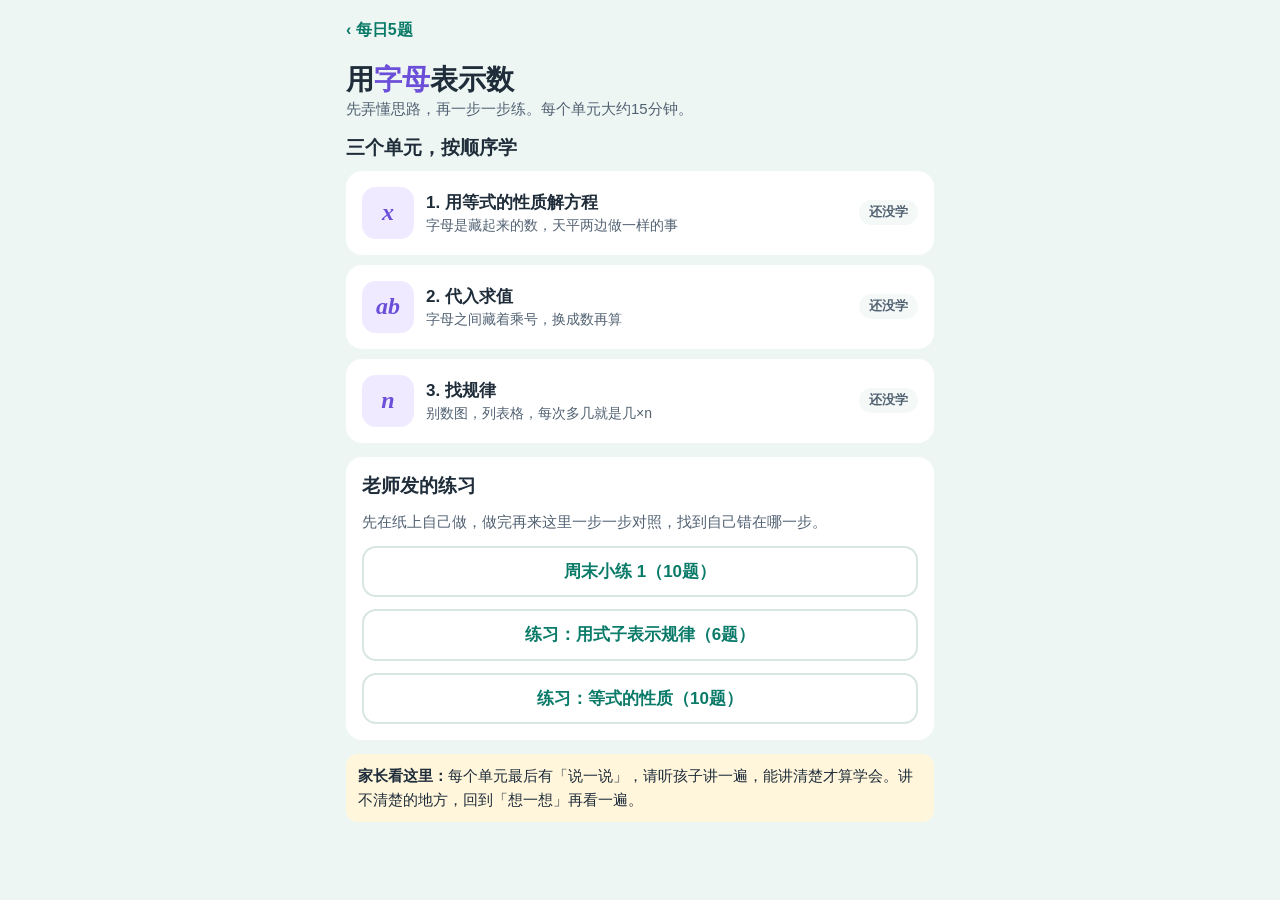
==== commit 2425fd9e: "用字母表示数：新增多种解方程题型（字母在减号/除号后、括号整体、两步加法） Co-Authored-By: Claude Opus 5.5 <noreply@anthropic.com>" ====
--- a/zimu.html
+++ b/zimu.html
@@ -170,17 +170,17 @@
     chooseStep(L(l)+' 后面跟着「÷ '+k+'」，要让它走开，等号两边同时……','乘 '+k,['除以 '+k,'加上 '+k,'减去 '+k],'「÷」的相反运算是「×」。两边都乘 '+k+'。'),
     {k:'n',p:'两边同时乘 '+k+'：',pre:L(l)+' = ',a:x,h:s+' × '+k+' = ?'}]),
     ans:x,ansPre:L(l)+' = ',sol:[L(l)+' ÷ '+k+' = '+s,'两边同时乘 '+k,L(l)+' = '+s+' × '+k,L(l)+' = <b>'+f(x)+'</b>','检验：'+f(x)+' ÷ '+k+' = '+s+' ✓']}},
-e_two:function(P){P=P||{};var l=P.l||pick(LET),k=P.k||ri(2,9),x=P.x||ri(2,20),c=P.c||ri(5,60),s=k*x-c;
+e_two:function(P){P=P||{};var l=P.l||pick(LET),k=P.k||ri(2,9),x=P.x||ri(2,20),c=P.c||ri(5,60),s=r6(k*x-c);
   if(s<=0)return G.e_two(P);
-  return {q:P.q||'解方程（两步）：', eq:k+L(l)+' − '+c+' = '+s, steps:(P.pre||[]).concat([
+  return {q:P.q||'解方程（两步）：', eq:P.noeq?'':k+L(l)+' − '+c+' = '+s, steps:(P.pre||[]).concat([
     chooseStep('先让离 '+L(l)+' 远的「− '+c+'」走开（最后穿上的衣服最先脱），两边同时……','加上 '+c,['减去 '+c,'除以 '+k,'乘 '+k],'先处理外面的「− '+c+'」，它的相反运算是「+ '+c+'」。'),
-    {k:'n',p:'两边同时加上 '+c+'：',pre:k+L(l)+' = ',a:k*x,h:s+' + '+c+' = ?'},
+    {k:'n',p:'两边同时加上 '+c+'：',pre:k+L(l)+' = ',a:r6(k*x),h:s+' + '+c+' = ?'},
     chooseStep('现在 '+L(l)+' 只被「'+k+'×」粘住了，两边同时……','除以 '+k,['乘 '+k,'减去 '+k,'加上 '+k],k+L(l)+' 是 '+k+' 乘 '+L(l)+'，用「÷」让它走开。'),
     {k:'n',p:'两边同时除以 '+k+'：',pre:L(l)+' = ',a:x,h:(k*x)+' ÷ '+k+' = ?'}]),
     ans:x,ansPre:L(l)+' = ',sol:[k+L(l)+' − '+c+' = '+s,'① 两边同时加上 '+c+'：'+k+L(l)+' = '+(k*x),'② 两边同时除以 '+k+'：'+L(l)+' = <b>'+x+'</b>','检验：'+k+'×'+x+' − '+c+' = '+s+' ✓']}},
 e_sub2:function(P){P=P||{};var l='b',k=P.k||ri(3,9),j=P.j||ri(2,6),A=P.A||ri(5,20),x=P.x||ri(5,25),M=k*x-j*A;
   if(M<=0)return G.e_sub2(P);
-  var g=G.e_two({l:l,k:k,x:x,c:j*A,pre:[{k:'n',p:'第一步：先把 '+L('a')+' = '+A+' 代进去。'+j+L('a')+' 就是 '+j+'×'+A+' =',pre:'',a:j*A,h:j+' × '+A+' = ?'}]});
+  var g=G.e_two({l:l,k:k,x:x,c:j*A,noeq:1,pre:[{k:'n',p:'第一步：先把 '+L('a')+' = '+A+' 代进去。'+j+L('a')+' 就是 '+j+'×'+A+' =',pre:'',a:j*A,h:j+' × '+A+' = ?'}]});
   g.q='如果 '+k+L('b')+' − '+j+L('a')+' = '+L('m')+'，当 '+L('m')+' = '+M+'，'+L('a')+' = '+A+' 时，'+L('b')+' 等于多少？';
   g.eq=k+L('b')+' − '+j+'×'+A+' = '+M;
   g.sol=['代入：'+k+L('b')+' − '+j+'×'+A+' = '+M,k+L('b')+' − '+(j*A)+' = '+M,'两边同时加上 '+(j*A)+'：'+k+L('b')+' = '+(M+j*A),'两边同时除以 '+k+'：'+L('b')+' = <b>'+x+'</b>'];
@@ -193,6 +193,37 @@
     {k:'n',p:'算一算：',pre:k+L(l)+' = ',a:c-d*e,h:c+' − '+(d*e)+' = ?'},
     {k:'n',p:'两边同时除以 '+k+'：',pre:L(l)+' = ',a:x,h:(c-d*e)+' ÷ '+k+' = ?'}],
     ans:x,ansPre:L(l)+' = ',sol:['('+c+' − '+k+L(l)+') ÷ '+d+' = '+e,'① 两边乘 '+d+'：'+c+' − '+k+L(l)+' = '+(d*e),'② 减数 = 被减数 − 差：'+k+L(l)+' = '+c+' − '+(d*e)+' = '+(c-d*e),'③ 两边除以 '+k+'：'+L(l)+' = <b>'+x+'</b>','检验：('+c+' − '+k+'×'+x+') ÷ '+d+' = '+e+' ✓']}},
+e_rsub:function(P){P=P||{};var l=P.l||pick(['x','t','a']),k=P.k||pick([1,1,2,3,4]),x=P.x||ri(2,15),c=P.c||r6(k*x+ri(3,40)),s=r6(c-k*x),kl=(k>1?k:'')+L(l);
+  var st=[chooseStep(L(l)+' 在「−」后面，被减掉了。先把它请回来：等号两边同时……','加上 '+kl,['减去 '+kl,'加上 '+c,'减去 '+s],'两边都加上 '+kl+'：左边 '+c+' − '+kl+' + '+kl+' = '+c+'，右边变成 '+s+' + '+kl+'。'),
+    chooseStep('现在变成 '+c+' = '+s+' + '+kl+'。要让 '+kl+' 单独留下，两边同时……','减去 '+s,['加上 '+s,'减去 '+c,'除以 '+s],kl+' 身边是「+ '+s+'」，用「−」让它走开。'),
+    {k:'n',p:'两边同时减去 '+s+'：',pre:kl+' = ',a:r6(c-s),h:c+' − '+s+' = ?'}];
+  if(k>1)st.push(chooseStep(kl+' 是 '+k+'×'+L(l)+'，两边同时……','除以 '+k,['乘 '+k,'减去 '+k,'加上 '+k],'「×」的相反运算是「÷」。'),{k:'n',p:'两边同时除以 '+k+'：',pre:L(l)+' = ',a:x,h:f(c-s)+' ÷ '+k+' = ?'});
+  return {q:P.q||'解方程（字母在减号后面）：',eq:P.noeq?'':c+' − '+kl+' = '+s,steps:(P.pre||[]).concat(st),ans:x,ansPre:L(l)+' = ',
+    sol:[c+' − '+kl+' = '+s,'两边加上 '+kl+'：'+c+' = '+s+' + '+kl,'两边减去 '+s+'：'+kl+' = '+f(c-s)].concat(k>1?['两边除以 '+k+'：'+L(l)+' = <b>'+f(x)+'</b>']:[L(l)+' = <b>'+f(x)+'</b>']).concat(['检验：'+c+' − '+(k>1?k+'×':'')+f(x)+' = '+s+' ✓'])}},
+e_rdiv:function(P){P=P||{};var l=P.l||pick(['a','n','y']),k=P.k||1,s=P.s||pick([2,4,5,6,8]),x=P.x||pick([0.2,0.3,0.4,0.5,0.6,0.7,0.8,0.9,1.2,1.5,2.5]),c=P.c||r6(s*k*x);
+  if(P.c)x=r6(c/s/k);
+  var kl=(k>1?k:'')+L(l),kv=r6(c/s);
+  var st=[chooseStep(kl+' 在「÷」后面，是除数。先把它请回来：等号两边同时……','乘 '+kl,['除以 '+kl,'乘 '+s,'除以 '+s],'两边都乘 '+kl+'：左边 '+c+' ÷ '+kl+' × '+kl+' = '+c+'，右边变成 '+s+' × '+kl+'。'),
+    chooseStep('现在变成 '+c+' = '+s+' × '+kl+'。要让 '+kl+' 单独留下，两边同时……','除以 '+s,['乘 '+s,'减去 '+s,'除以 '+c],kl+' 被「'+s+'×」粘住了，用「÷ '+s+'」让它走开。'),
+    {k:'n',p:'两边同时除以 '+s+'：',pre:kl+' = ',a:kv,h:c+' ÷ '+s+' = ?（除数是小数的，先把除数变成整数）'}];
+  if(k>1)st.push(chooseStep(kl+' 是 '+k+'×'+L(l)+'，两边同时……','除以 '+k,['乘 '+k,'减去 '+k,'加上 '+k],'「×」的相反运算是「÷」。'),{k:'n',p:'两边同时除以 '+k+'：',pre:L(l)+' = ',a:x,h:f(kv)+' ÷ '+k+' = ?'});
+  return {q:P.q||'解方程（字母在除号后面）：',eq:P.noeq?'':c+' ÷ '+kl+' = '+s,steps:(P.pre||[]).concat(st),ans:x,ansPre:L(l)+' = ',
+    sol:[c+' ÷ '+kl+' = '+s,'两边乘 '+kl+'：'+c+' = '+s+' × '+kl,'两边除以 '+s+'：'+kl+' = '+f(kv)].concat(k>1?['两边除以 '+k+'：'+L(l)+' = <b>'+f(x)+'</b>']:[L(l)+' = <b>'+f(x)+'</b>']).concat(['检验：'+c+' ÷ '+(k>1?'('+k+'×'+f(x)+')':f(x))+' = '+s+' ✓'])}},
+e_mbra:function(P){P=P||{};var l=P.l||pick(['m','b','x']),k=P.k||ri(2,6),op=P.op||pick(['-','+']),c=P.c||ri(2,15),x=P.x||(op==='-'?c+ri(1,12):ri(1,15)),inner=op==='-'?x-c:x+c,s=k*inner;
+  var br=op==='-'?'('+L(l)+' − '+c+')':'('+c+' + '+L(l)+')';
+  return {q:P.q||'解方程（把括号看成一个整体）：',eq:P.noeq?'':k+br+' = '+s,steps:(P.pre||[]).concat([
+    chooseStep('把括号看成一个大盒子：'+k+' × <span class="box"></span> = '+s+'。先让「'+k+'×」走开，两边同时……','除以 '+k,['乘 '+k,'减去 '+k,'加上 '+k],k+br+' 是 '+k+' 乘整个括号，用「÷ '+k+'」。'),
+    {k:'n',p:'两边同时除以 '+k+'：',pre:br+' = ',a:inner,h:s+' ÷ '+k+' = ?'},
+    chooseStep('括号里 '+L(l)+' 身边是「'+(op==='-'?'− ':'+ ')+c+'」，两边同时……',(op==='-'?'加上 ':'减去 ')+c,[(op==='-'?'减去 ':'加上 ')+c,'乘 '+c,'除以 '+c],'用相反的运算让它走开。'),
+    {k:'n',p:'',pre:L(l)+' = ',a:x,h:inner+(op==='-'?' + ':' − ')+c+' = ?'}]),
+    ans:x,ansPre:L(l)+' = ',sol:[k+br+' = '+s,'两边除以 '+k+'：'+br+' = '+inner,'两边'+(op==='-'?'加上 ':'减去 ')+c+'：'+L(l)+' = <b>'+x+'</b>','检验：'+k+'×('+(op==='-'?x+' − '+c:c+' + '+x)+') = '+s+' ✓']}},
+e_twop:function(P){P=P||{};var l=P.l||pick(LET),k=P.k||ri(2,9),x=P.x||ri(2,15),c=P.c||d1(1,9),s=r6(k*x+c);
+  return {q:P.q||'解方程（两步）：',eq:P.noeq?'':k+L(l)+' + '+c+' = '+s,steps:(P.pre||[]).concat([
+    chooseStep('先让离 '+L(l)+' 远的「+ '+c+'」走开，两边同时……','减去 '+c,['加上 '+c,'除以 '+k,'乘 '+k],'外面的「+ '+c+'」先处理，相反运算是「− '+c+'」。'),
+    {k:'n',p:'两边同时减去 '+c+'：',pre:k+L(l)+' = ',a:k*x,h:s+' − '+c+' = ?'},
+    chooseStep('现在两边同时……','除以 '+k,['乘 '+k,'减去 '+k,'加上 '+k],k+L(l)+' 是 '+k+'×'+L(l)+'，用「÷ '+k+'」。'),
+    {k:'n',p:'两边同时除以 '+k+'：',pre:L(l)+' = ',a:x,h:(k*x)+' ÷ '+k+' = ?'}]),
+    ans:x,ansPre:L(l)+' = ',sol:[k+L(l)+' + '+c+' = '+s,'① 两边减去 '+c+'：'+k+L(l)+' = '+(k*x),'② 两边除以 '+k+'：'+L(l)+' = <b>'+x+'</b>','检验：'+k+'×'+x+' + '+c+' = '+s+' ✓']}},
 /* ---- 代入求值 ---- */
 s_kxy:function(P){P=P||{};var k=P.k||pick([0.2,0.4,0.5,0.6,0.8,1.5,2.5]),x=P.x||ri(1,9),y=P.y||ri(1,9),v=r6(k*(x+y));
   return {q:'当 '+L('x')+' = '+x+'，'+L('y')+' = '+y+' 时，求 '+k+'('+L('x')+' + '+L('y')+') 的值。', steps:[
@@ -230,30 +261,43 @@
     {k:'n',p:'第三步：先乘后加：',pre:f(p*a)+' + '+(q*b)+' = ',a:v,h:'把两个积加起来。'}],
     ans:v,ansPre:'结果 = ',sol:[p+' × '+a+' + '+q+' × '+b,'= '+f(p*a)+' + '+(q*b),'= <b>'+f(v)+'</b>']}},
 /* ---- 找规律 ---- */
-p_chain:function(P){P=P||{};var k=P.k||pick([3,4,5,6]),name={3:'三角形',4:'正方形',5:'五边形',6:'六边形'}[k],d=k-1,cnt=function(n){return d*n+1};
-  var N=P.N||ri(8,15),T=P.T||cnt(ri(16,30));return pat({kind:'chain',k:k,name:name,unit:'根小棒',what:'摆 n 个'+name,d:d,b:1,cnt:cnt,N:N,T:T,ask:P.ask})},
-p_dots:function(P){P=P||{};var arms=P.arms||pick([3,4]),d=arms,cnt=function(n){return arms*(n-1)+1};
-  var N=P.N||ri(7,12),T=P.T||cnt(ri(15,25));return pat({kind:'dots',arms:arms,name:arms===3?'Y形点子图':'十字形点子图',unit:'个点',what:'第 n 幅',d:d,b:1-arms,cnt:cnt,N:N,T:T,ask:P.ask})}
+p_chain:function(P){P=P||{};var k=P.k||pick([3,4,5,6]),name={3:'三角形',4:'正方形',5:'五边形',6:'六边形'}[k],d=k-1;
+  return pat({kind:'chain',k:k,name:name,unit:'根小棒',item:'个'+name,d:d,b:1,asks:P.asks,wrong:P.wrong,q:P.q})},
+p_dots:function(P){P=P||{};var arms=P.arms||pick([3,4]);
+  return pat({kind:'dots',arms:arms,name:arms===3?'Y形点子图':'十字形点子图',unit:'个点',item:'幅',d:arms,b:1-arms,asks:P.asks,q:P.q,lab:function(n){return '第'+n+'幅：'}})},
+p_table:function(P){P=P||{};var mode=P.mode||pick(['side','row']),side=mode==='side';
+  return pat({kind:'table',mode:mode,name:'桌子摆法'+(side?'①':'②'),unit:'人',item:'张桌子',d:side?2:6,b:side?6:2,asks:P.asks,q:P.q,lab:function(n){return n+'张桌子：'},
+    note:side?'桌子并排摆，上下各多1人，左右两头一直是3人。':'桌子连成一长条，上下各多3人，两头一直各1人。'})},
+p_hexseat:function(P){P=P||{};
+  return pat({kind:'hexseat',name:'六边形实验桌',unit:'人',item:'张桌子',d:8,b:4,asks:P.asks,q:P.q,v:'m',lab:function(n){return n+'张桌子：'},note:'两张桌子拼在一起，拼住的那条边两边各少了2个座位。'})},
+p_fish:function(P){P=P||{};
+  return pat({kind:'fish',name:'火柴棒"金鱼"',unit:'根火柴棒',item:'条金鱼',d:6,b:2,asks:P.asks,q:P.q,lab:function(n){return n+'条金鱼：'}})}
 };
 function fm(d,b){return d+'n'+(b>0?' + '+b:b<0?' − '+(-b):'')}
 function pat(c){
-  var F=fm(c.d,c.b),wrong=[fm(c.d+1,0),fm(c.cnt(1),0),fm(c.d,c.b+1)];
-  if(c.b===0)wrong[2]=fm(c.d,1);
-  var nT=(c.T-c.b)/c.d;
-  var ask=c.ask||pick(['N','T']);
+  c.cnt=function(n){return c.d*n+c.b};
+  var lab=c.lab||function(n){return '第'+n+'个：'};
+  var F=fm(c.d,c.b),wrong=c.wrong;
+  if(!wrong){wrong=[];[fm(c.cnt(1),0),fm(c.d,c.b+1),fm(c.d+1,c.b),fm(c.d,c.b-1),fm(c.d+1,0)].forEach(function(w){if(w!==F&&wrong.indexOf(w)<0&&wrong.length<3)wrong.push(w)})}
+  var asks=c.asks||[pick([{t:'N',N:ri(8,15)},{t:'T',T:c.d*ri(16,30)+c.b}])];
+  var bs=function(sign){return c.b>=0?(sign?' + ':'')+c.b:' − '+(-c.b)};
   var steps=[
-    {k:'n',p:'别急着数大的！先看图，数一数前3个：',pre:'第1个：',a:c.cnt(1),h:'一根一根数，数过的做个记号。'},
-    {k:'n',p:'',pre:'第2个：',a:c.cnt(2),h:'第2个比第1个多了几根？'},
-    {k:'n',p:'',pre:'第3个：',a:c.cnt(3),h:'第3个比第2个又多了几根？'},
-    {k:'n',p:'每多一个，就多几'+c.unit+'？',pre:'每次多：',a:c.d,h:c.cnt(2)+' − '+c.cnt(1)+' = ?'},
-    chooseStep('每次多 '+c.d+'，就是「'+c.d+'×n」。第1个是 '+c.cnt(1)+'，'+c.d+'×1 = '+c.d+'，还要'+(c.b>=0?'补 '+c.b:'减 '+(-c.b))+'。所以第 n 个是……',F,wrong,'用第2个检验：'+c.d+'×2'+(c.b>=0?' + '+c.b:' − '+(-c.b))+' 应该等于 '+c.cnt(2)+'。'),
-    ask==='N'?{k:'n',p:'用式子算第 '+c.N+' 个（把 n 换成 '+c.N+'）：',pre:fm(c.d,c.b).replace('n','×'+c.N)+' = ',a:c.cnt(c.N),h:c.d+' × '+c.N+' 先算，再'+(c.b>=0?'加':'减')+'。'}
-             :{k:'n',p:'反过来：一共有 '+c.T+' '+c.unit+'时，n 是几？写成方程 '+F+' = '+c.T+'，先'+(c.b>=0?'两边减 '+c.b:'两边加 '+(-c.b))+'，再两边除以 '+c.d+'：',pre:'n = ',a:nT,h:'('+c.T+(c.b>=0?' − '+c.b:' + '+(-c.b))+') ÷ '+c.d+' = ?'}
+    {k:'n',p:'别急着算大的！先看图，数一数前3个：',pre:lab(1),a:c.cnt(1),h:'一个一个数，数过的做个记号。'},
+    {k:'n',p:'',pre:lab(2),a:c.cnt(2),h:'第2个比第1个多了几'+c.unit+'？'},
+    {k:'n',p:'',pre:lab(3),a:c.cnt(3),h:'第3个比第2个又多了几'+c.unit+'？'},
+    {k:'n',p:'每多一'+c.item+'，就多几'+c.unit+'？'+(c.note?'<small>'+c.note+'</small>':''),pre:'每次多：',a:c.d,h:c.cnt(2)+' − '+c.cnt(1)+' = ?'},
+    chooseStep('每次多 '+c.d+'，就是「'+c.d+'×n」。第1个是 '+c.cnt(1)+'，'+c.d+'×1 = '+c.d+'，还要'+(c.b>=0?'补 '+c.b:'减 '+(-c.b))+'。所以第 n 个是……',F,wrong,'用第2个检验：'+c.d+'×2'+bs(1)+' 应该等于 '+c.cnt(2)+'。')
   ];
-  var q='观察下面的'+c.name+'规律。'+(ask==='N'?'第 '+c.N+' 个有多少'+c.unit+'？':'一共有 '+c.T+' '+c.unit+'时，是第几个？');
-  return {q:q,pic:c,steps:steps,ans:ask==='N'?c.cnt(c.N):nT,ansPre:ask==='N'?'第 '+c.N+' 个：':'n = ',
-    sol:['列表：第1个 '+c.cnt(1)+'，第2个 '+c.cnt(2)+'，第3个 '+c.cnt(3),'每次多 '+c.d+'，第 n 个 = <b>'+F+'</b>',
-      ask==='N'?'第 '+c.N+' 个 = '+c.d+'×'+c.N+(c.b>=0?' + '+c.b:' − '+(-c.b))+' = <b>'+c.cnt(c.N)+'</b>':F+' = '+c.T+' → n = <b>'+nT+'</b>']};
+  var sol=['列表：'+lab(1)+c.cnt(1)+'，'+lab(2)+c.cnt(2)+'，'+lab(3)+c.cnt(3),'每次多 '+c.d+'，所以 '+(c.v?c.v+' = ':'第 n 个 = ')+'<b>'+F+'</b>'],ans=null,ansPre='',qs=[];
+  asks.forEach(function(a){
+    if(a.t==='N'){var v=c.cnt(a.N);steps.push({k:'n',p:'用式子算 '+lab(a.N).replace('：','')+'（把 n 换成 '+a.N+'）：',pre:c.d+'×'+a.N+bs(1)+' = ',a:v,h:'先算 '+c.d+' × '+a.N+'，再'+(c.b>=0?'加 '+c.b:'减 '+(-c.b))+'。'});
+      sol.push(lab(a.N).replace('：','')+'：'+c.d+'×'+a.N+bs(1)+' = <b>'+v+'</b>'+c.unit);ans=v;ansPre=lab(a.N);qs.push(lab(a.N).replace('：','')+'有多少'+c.unit+'？')}
+    else if(a.t==='T'||a.t==='TM'){var q=Math.floor((a.T-c.b)/c.d),rem=(a.T-c.b)-q*c.d;
+      steps.push({k:'n',p:'反过来：有 '+a.T+' '+c.unit+'，写成方程 '+F+' = '+a.T+'。先两边'+(c.b>=0?'减 '+c.b:'加 '+(-c.b))+'，再两边除以 '+c.d+'。'+(rem?'<small>除不尽时，余下的不够再摆一'+c.item+'，要舍去（去尾法）。</small>':''),pre:'n = ',a:q,h:'('+a.T+(c.b>=0?' − '+c.b:' + '+(-c.b))+') ÷ '+c.d+' = ?'+(rem?' 商是几，余数不要。':'')});
+      sol.push(F+' = '+a.T+' → n = ('+a.T+(c.b>=0?' − '+c.b:' + '+(-c.b))+') ÷ '+c.d+(rem?' = '+q+' …… '+rem+'，最多 <b>'+q+'</b>':' = <b>'+q+'</b>'));ans=q;ansPre='n = ';qs.push('有 '+a.T+' '+c.unit+'时，'+(rem?'最多':'')+'是第几个？')}
+  });
+  var q=c.q||('观察下面的'+c.name+'规律。'+qs.join(''));
+  return {q:q,pic:c,steps:steps,ans:ans,ansPre:ansPre,sol:sol};
 }
 /* 画图 */
 function drawChain(k,n){
@@ -274,7 +318,39 @@
   var R=Math.max(1,n-1)*g+6,svg='<svg width="'+(2*R)+'" height="'+(2*R)+'" viewBox="'+(-R)+' '+(-R)+' '+(2*R)+' '+(2*R)+'">';
   pts.forEach(function(p){svg+='<circle cx="'+p[0].toFixed(1)+'" cy="'+p[1].toFixed(1)+'" r="4.2" fill="#1f2d3a"/>'});return svg+'</svg>';
 }
-function picHTML(c){var h='<div class="pic">';for(var n=1;n<=4;n++){h+='<figure>'+(c.kind==='chain'?drawChain(c.k,n):drawDots(c.arms,n))+'<figcaption>'+'①②③④'[n-1]+'</figcaption></figure>'}return h+'<figure><figcaption>……</figcaption></figure></div>'}
+function svgWrap(W,H,inner,p){p=p||6;return '<svg width="'+(W+2*p)+'" height="'+(H+2*p)+'" viewBox="'+(-p)+' '+(-p)+' '+(W+2*p)+' '+(H+2*p)+'">'+inner+'</svg>'}
+function seat(x,y){return '<circle cx="'+x.toFixed(1)+'" cy="'+y.toFixed(1)+'" r="4" fill="#fff" stroke="#1f2d3a" stroke-width="1.4"/>'}
+function drawTables(mode,n){
+  var o='',g=11,i,j;
+  if(mode==='side'){var w=22,h=44,x0=g,y0=g;
+    for(i=0;i<n;i++){o+='<rect x="'+(x0+i*w)+'" y="'+y0+'" width="'+w+'" height="'+h+'" fill="#fdf3e3" stroke="#1f2d3a" stroke-width="1.4"/>';o+=seat(x0+i*w+w/2,y0-g+3)+seat(x0+i*w+w/2,y0+h+g-3)}
+    for(j=0;j<3;j++){o+=seat(x0-g+4,y0+h*(j+0.5)/3)+seat(x0+n*w+g-4,y0+h*(j+0.5)/3)}
+    return svgWrap(n*w+2*g,h+2*g,o,4)}
+  var w2=42,h2=22,x1=g,y1=g;
+  for(i=0;i<n;i++){o+='<rect x="'+(x1+i*w2)+'" y="'+y1+'" width="'+w2+'" height="'+h2+'" fill="#fdf3e3" stroke="#1f2d3a" stroke-width="1.4"/>';for(j=0;j<3;j++){o+=seat(x1+i*w2+w2*(j+0.5)/3,y1-g+3)+seat(x1+i*w2+w2*(j+0.5)/3,y1+h2+g-3)}}
+  o+=seat(x1-g+4,y1+h2/2)+seat(x1+n*w2+g-4,y1+h2/2);
+  return svgWrap(n*w2+2*g,h2+2*g,o,4)}
+function drawHexSeats(n){
+  var R=18,dx=R*Math.sqrt(3),o='',cy=R+12,cx0=R+12,i,k;
+  for(i=0;i<n;i++){var cx=cx0+i*dx,pts=[];for(k=0;k<6;k++){var t=(-90+60*k)*Math.PI/180;pts.push([cx+R*Math.cos(t),cy+R*Math.sin(t)])}
+    o+='<polygon points="'+pts.map(function(p){return p[0].toFixed(1)+','+p[1].toFixed(1)}).join(' ')+'" fill="#fdf3e3" stroke="#1f2d3a" stroke-width="1.4"/>';
+    for(k=0;k<6;k++){var a=pts[k],b=pts[(k+1)%6];
+      if(k===1&&i<n-1)continue; if(k===4&&i>0)continue;
+      var mx=(a[0]+b[0])/2,my=(a[1]+b[1])/2,nx=mx-cx,ny=my-cy,L2=Math.sqrt(nx*nx+ny*ny);nx/=L2;ny/=L2;
+      [0.27,0.73].forEach(function(f){var px=a[0]+(b[0]-a[0])*f+nx*8,py=a[1]+(b[1]-a[1])*f+ny*8;o+=seat(px,py)})}}
+  return svgWrap(cx0*2+(n-1)*dx,cy*2,o,2)}
+function drawFish(n){
+  var u=10,o='',segs=[],dots=[],i;
+  function P(p,q){return [p*u+4,(q+2)*u+4]}
+  segs.push([P(0,-1),P(1,0)],[P(0,1),P(1,0)]);dots.push(P(0,-1),P(0,1));
+  for(i=0;i<n;i++){var x=2*i+1;segs.push([P(x,0),P(x+1,-1)],[P(x+1,-1),P(x+2,0)],[P(x+2,0),P(x+1,1)],[P(x+1,1),P(x,0)],[P(x,-2),P(x+1,-1)],[P(x,2),P(x+1,1)]);dots.push(P(x,-2),P(x,2),P(x+1,-1),P(x+1,1))}
+  segs.forEach(function(s){o+='<line x1="'+s[0][0]+'" y1="'+s[0][1]+'" x2="'+s[1][0]+'" y2="'+s[1][1]+'" stroke="#c98a3a" stroke-width="2.6" stroke-linecap="round"/>'});
+  dots.forEach(function(d){o+='<circle cx="'+d[0]+'" cy="'+d[1]+'" r="2.4" fill="#1f2d3a"/>'});
+  return svgWrap((2*n+1)*u+8,4*u+8,o,2)}
+function picHTML(c){var h='<div class="pic">',N=(c.kind==='table'||c.kind==='hexseat')?3:4;
+  for(var n=1;n<=N;n++){var s=c.kind==='chain'?drawChain(c.k,n):c.kind==='dots'?drawDots(c.arms,n):c.kind==='table'?drawTables(c.mode,n):c.kind==='hexseat'?drawHexSeats(n):drawFish(n);
+    h+='<figure>'+s+'<figcaption>'+'①②③④'[n-1]+'</figcaption></figure>'}
+  return h+'<figure><figcaption>……</figcaption></figure></div>'}
 
 /* ================= 三个单元 ================= */
 var MODS={
@@ -289,10 +365,12 @@
     '<div class="minis"><button class="mini" data-bal="one">只把左边减 3</button><button class="mini" data-bal="both">两边都减 3</button></div><div class="msg" id="balmsg">选一个试试 👆</div></div>'},
   {k:'想一想 3',t:'用相反的运算，让字母身边的数"走开"',b:'<p>我们的目标：让字母<b>单独</b>站在等号一边。字母身边是什么，就用它的<b>相反运算</b>，而且<b>两边一起做</b>：</p><table class="rule-t"><tr><td>看到</td><td>两边同时</td></tr><tr><td>+ 3</td><td>− 3</td></tr><tr><td>− 3</td><td>+ 3</td></tr><tr><td>× 3（3'+L('x')+'）</td><td>÷ 3</td></tr><tr><td>÷ 3</td><td>× 3</td></tr></table><p class="tip">3'+L('x')+' 就是 3×'+L('x')+'，中间的乘号省略了。</p>'},
   {k:'想一想 4',t:'两步的题：先脱外套，再脱毛衣',b:'<div class="eq">9'+L('b')+' − 75 = 78</div><p>'+L('b')+' 先被「×9」穿上了毛衣，又被「−75」穿上了外套。<b>最后穿上的最先脱</b>：</p><p>① 先脱外套「−75」：两边 +75 → 9'+L('b')+' = 153</p><p>② 再脱毛衣「×9」：两边 ÷9 → '+L('b')+' = 17</p>'},
-  {k:'想一想 5',t:'做完一定要检验',b:'<p>把答案放回原来的式子算一算，两边相等才对：</p><div class="eq">9×17 − 75 = 153 − 75 = 78 ✓</div><p>检验只要10秒，能把粗心的错全抓出来。</p>'}],
+  {k:'想一想 5',t:'字母躲在「−」或「÷」后面怎么办？',b:'<div class="eq">30 − '+L('x')+' = 11</div><p>'+L('x')+' 被减掉了。先<b>把它请回来</b>：两边同时加上 '+L('x')+'，变成 30 = 11 + '+L('x')+'，再两边减去 11，'+L('x')+' = 19。</p><div class="eq">3.6 ÷ '+L('a')+' = 4</div><p>'+L('a')+' 是除数。两边同时乘 '+L('a')+'，变成 3.6 = 4'+L('a')+'，再两边除以 4，'+L('a')+' = 0.9。</p><p class="tip">口诀：字母在「−」「÷」后面，先请它回来，变成「+」「×」，就会做了。</p>'},
+  {k:'想一想 6',t:'"如果……当……时"：先放进去，变成方程',b:'<p>老师常这样出题：</p><div class="eq">如果 '+L('y')+' = 30 − '+L('x')+'，当 '+L('y')+' = 11 时，'+L('x')+' = ?</div><p>第一步：把知道的 '+L('y')+' = 11 放进去，就变成我们会解的方程：<b>30 − '+L('x')+' = 11</b>。</p><p>遇到括号 3('+L('m')+' − 12) = 15，把括号看成一个大盒子：3 × <span class="box"></span> = 15，盒子里是 5，所以 '+L('m')+' − 12 = 5，'+L('m')+' = 17。</p>'},
+  {k:'想一想 7',t:'做完一定要检验',b:'<p>把答案放回原来的式子算一算，两边相等才对：</p><div class="eq">9×17 − 75 = 153 − 75 = 78 ✓</div><p>检验只要10秒，能把粗心的错全抓出来。</p>'}],
  example:{eq:'(36 − 4'+L('a')+') ÷ 8 = 1',s:[['(36 − 4'+L('a')+') ÷ 8 = 1','最外面的「÷8」最后穿上，先脱掉。'],['36 − 4'+L('a')+' = 8','两边同时 ×8：1×8 = 8'],['4'+L('a')+' = 36 − 8','4'+L('a')+' 是减数，减数 = 被减数 − 差'],['4'+L('a')+' = 28','算出来'],[L('a')+' = 7','两边同时 ÷4'],['检验：(36 − 4×7) ÷ 8 = 8 ÷ 8 = 1 ✓','放回去算，对了！']]},
- guided:['e_add','e_two','e_bra'],
- solo:['e_sub','e_mul','e_div','e_two','e_bra'],
+ guided:['e_add','e_two','e_rsub','e_mbra'],
+ solo:['e_sub','e_mul','e_div','e_two','e_bra','e_rsub','e_rdiv','e_mbra','e_twop'],soloN:6,
  say:['怎样让字母身边的「+5」走开？为什么要两边一起做？','9'+L('b')+' − 75 = 78，先处理哪个？为什么？','怎么知道自己算对了？'],
  check:['能说出「相反运算」，并且说出两边要一起做','两步的题能说出「先处理离字母远的」','会主动把答案代回去检验']},
 dr:{name:'代入求值',ic:'ab',short:'字母之间藏着乘号，换成数再算',
@@ -311,14 +389,38 @@
   {k:'想一想 1',t:'不要一个个数，先列表格',b:'<p>第10个、第100个图太大了，画不出来也数不过来。聪明的办法：<b>只数前3个，列成表格</b>。</p>'+picHTML({kind:'chain',k:6})+'<table class="rule-t"><tr><td>第几个</td><td>1</td><td>2</td><td>3</td></tr><tr><td>小棒</td><td>6</td><td>11</td><td>16</td></tr></table>'},
   {k:'想一想 2',t:'每次多几，就是"几×n"',b:'<p>6 → 11 → 16，每次多 <b>5</b> 根。因为每多一个六边形，和前一个共用一根，只要再加 5 根。</p><div class="eq">每次多 5 → 5×n</div>'},
   {k:'想一想 3',t:'再看第1个，补多少',b:'<p>第1个有 6 根，可是 5×1 = 5，<b>还差 1</b>。所以：</p><div class="eq">第 n 个 = 5n + 1</div><p>用第2个检验：5×2 + 1 = 11 ✓ 和表格一样，式子就对了。</p>'},
-  {k:'想一想 4',t:'有了式子，想算第几个都行',b:'<p>第10个：把 n 换成 10 → 5×10 + 1 = <b>51</b> 根。</p><p>反过来问"有 101 根小棒，是第几个？"就变成解方程：</p><div class="eq">5n + 1 = 101 → 5n = 100 → n = 20</div><p class="tip">点子图也一样：①1个、②4个、③7个，每次多3 → 3n，第1个 3×1=3，要减2 → 3n − 2。</p>'}],
+  {k:'想一想 4',t:'有了式子，想算第几个都行',b:'<p>第10个：把 n 换成 10 → 5×10 + 1 = <b>51</b> 根。</p><p>反过来问"有 101 根小棒，是第几个？"就变成解方程：</p><div class="eq">5n + 1 = 101 → 5n = 100 → n = 20</div><p class="tip">点子图也一样：①1个、②4个、③7个，每次多3 → 3n，第1个 3×1=3，要减2 → 3n − 2。</p>'},
+  {k:'想一想 5',t:'桌子和座位：摆法不同，规律不同',b:'<p>一张桌子坐8人。<b>并排摆</b>：</p>'+picHTML({kind:'table',mode:'side'})+'<p>8 → 10 → 12，每多一张多 2 人，第 n 个 = 2n + 6。</p><p><b>连成一长条</b>：</p>'+picHTML({kind:'table',mode:'row'})+'<p>8 → 14 → 20，每多一张多 6 人，第 n 个 = 6n + 2。</p><p class="tip">同样的桌子，摆法不一样，式子就不一样。所以一定要自己数前3个，不能套别的题的式子。</p>'},
+  {k:'想一想 6',t:'除不尽：余下的不够，就舍去',b:'<p>摆一条"金鱼"：8 根，两条 14 根，三条 20 根 → 6n + 2。</p><p>有 2026 根火柴棒，最多摆几条？</p><div class="eq">(2026 − 2) ÷ 6 = 337 …… 2</div><p>余下的 2 根不够再摆一条，所以最多 <b>337</b> 条。这叫"去尾法"。</p>'}],
  example:{eq:'点子图：①1个 ②4个 ③7个……第8幅有几个点？总数58时 n=?',s:[['1，4，7','先数前3幅，列成表'],['每次多 3','4 − 1 = 3，7 − 4 = 3'],['3n − 2','3×1 = 3，比1多了2，所以减2；检验 3×2 − 2 = 4 ✓'],['3×8 − 2 = 22','第8幅：n 换成 8'],['3n − 2 = 58 → 3n = 60 → n = 20','反过来问，就解方程']]},
- guided:['p_chain','p_dots','p_chain'],
- solo:['p_chain','p_dots','p_chain','p_dots','p_chain'],
+ guided:['p_chain','p_table','p_fish'],
+ solo:['p_chain','p_dots','p_table','p_hexseat','p_fish'],
  say:['为什么不一个一个数？你先做什么？','式子里「×n」前面的数是怎么找到的？','怎么检验自己的式子写对了？'],
  check:['会先数前3个列表格','能说出「每次多几就是几×n」','会用第2个图检验式子']}
 };
 /* 老师的周末小练1 */
+function subStep(given,eq,wrongs){return chooseStep('第一步：把 '+given+' 放进去，变成方程：',eq,wrongs,'把字母换成题目给的数，其他照抄。')}
+function withSub(p,q,given,eq,wrongs){p.q=q;p.eq='';p.steps.unshift(subStep(given,eq,wrongs));return p}
+function setEq(){return [
+  {mod:'fc',p:withSub(G.e_rsub({l:'x',c:30,k:1,x:19,noeq:1}),'第一组 (1) 如果 '+L('y')+' = 30 − '+L('x')+'，当 '+L('y')+' = 11 时，'+L('x')+' 等于多少？',L('y')+' = 11','30 − '+L('x')+' = 11',['11 − '+L('x')+' = 30','30 + '+L('x')+' = 11','30 − 11 = '+L('y')])},
+  {mod:'fc',p:withSub(G.e_rdiv({l:'a',c:3.6,s:4,noeq:1}),'第一组 (2) 如果 '+L('b')+' = 3.6 ÷ '+L('a')+'，当 '+L('b')+' = 4 时，'+L('a')+' 等于多少？',L('b')+' = 4','3.6 ÷ '+L('a')+' = 4',['4 ÷ '+L('a')+' = 3.6','3.6 × '+L('a')+' = 4','3.6 ÷ 4 = '+L('b')])},
+  {mod:'fc',p:withSub(G.e_two({l:'p',k:6,x:5,c:4.2,noeq:1}),'第一组 (3) 如果 '+L('q')+' = 6'+L('p')+' − 4.2，当 '+L('q')+' = 25.8 时，'+L('p')+' 等于多少？',L('q')+' = 25.8','6'+L('p')+' − 4.2 = 25.8',['6 − 4.2 = 25.8'+L('p'),'25.8'+L('p')+' − 4.2 = 6','6'+L('p')+' + 4.2 = 25.8'])},
+  {mod:'fc',p:withSub(G.e_mbra({l:'m',k:3,op:'-',c:12,x:17,noeq:1}),'第一组 (4) 如果 '+L('n')+' = 3('+L('m')+' − 12)，当 '+L('n')+' = 15 时，'+L('m')+' 等于多少？',L('n')+' = 15','3('+L('m')+' − 12) = 15',['3 × '+L('m')+' − 12 = 15','15('+L('m')+' − 12) = 3','3('+L('m')+' + 12) = 15'])},
+  {mod:'fc',p:withSub(G.e_rsub({l:'x',c:52.4,k:4,x:12,noeq:1}),'第一组 (5) 如果 '+L('y')+' = 52.4 − 4'+L('x')+'，当 '+L('y')+' = 4.4 时，'+L('x')+' 等于多少？',L('y')+' = 4.4','52.4 − 4'+L('x')+' = 4.4',['4.4 − 4'+L('x')+' = 52.4','52.4 − 4 = 4.4'+L('x'),'52.4 + 4'+L('x')+' = 4.4'])},
+  {mod:'fc',p:withSub(G.e_rsub({l:'t',c:45,k:1,x:28,noeq:1}),'第二组 (1) 如果 '+L('s')+' = 45 − '+L('t')+'，当 '+L('s')+' = 17 时，'+L('t')+' 等于多少？',L('s')+' = 17','45 − '+L('t')+' = 17',['17 − '+L('t')+' = 45','45 + '+L('t')+' = 17','45 − 17 = '+L('s')])},
+  {mod:'fc',p:withSub(G.e_rdiv({l:'n',c:4.8,s:6,noeq:1}),'第二组 (2) 如果 '+L('m')+' = 4.8 ÷ '+L('n')+'，当 '+L('m')+' = 6 时，'+L('n')+' 等于多少？',L('m')+' = 6','4.8 ÷ '+L('n')+' = 6',['6 ÷ '+L('n')+' = 4.8','4.8 × '+L('n')+' = 6','4.8 ÷ 6 = '+L('m')])},
+  {mod:'fc',p:withSub(G.e_twop({l:'k',k:4,x:5,c:2.8,noeq:1}),'第二组 (3) 如果 '+L('r')+' = 4'+L('k')+' + 2.8，当 '+L('r')+' = 22.8 时，'+L('k')+' 等于多少？',L('r')+' = 22.8','4'+L('k')+' + 2.8 = 22.8',['4 + 2.8 = 22.8'+L('k'),'22.8'+L('k')+' + 2.8 = 4','4'+L('k')+' − 2.8 = 22.8'])},
+  {mod:'fc',p:withSub(G.e_mbra({l:'b',k:4,op:'+',c:9,x:15,noeq:1}),'第二组 (4) 如果 '+L('a')+' = 4(9 + '+L('b')+')，当 '+L('a')+' = 96 时，'+L('b')+' 等于多少？',L('a')+' = 96','4(9 + '+L('b')+') = 96',['4 × 9 + '+L('b')+' = 96','96(9 + '+L('b')+') = 4','4(9 − '+L('b')+') = 96'])},
+  {mod:'fc',p:withSub(G.e_rdiv({l:'y',c:63.2,k:5,s:3.2,noeq:1}),'第二组 (5) 如果 '+L('z')+' = 63.2 ÷ 5'+L('y')+'，当 '+L('z')+' = 3.2 时，'+L('y')+' 等于多少？',L('z')+' = 3.2','63.2 ÷ 5'+L('y')+' = 3.2',['3.2 ÷ 5'+L('y')+' = 63.2','63.2 × 5'+L('y')+' = 3.2','63.2 ÷ 5 = 3.2'+L('y')])}
+]}
+function setPat(){return [
+  {mod:'gl',p:G.p_table({mode:'side',asks:[],q:'T3 第1题 方法①：一张桌子坐8人，桌子并排摆。摆 '+L('n')+' 张桌子时，能坐多少人？'})},
+  {mod:'gl',p:G.p_table({mode:'row',asks:[],q:'T3 第1题 方法②：一张桌子坐8人，桌子连成一长条。摆 '+L('n')+' 张桌子时，能坐多少人？'})},
+  {mod:'gl',p:G.p_hexseat({asks:[{t:'N',N:5},{t:'N',N:8}],q:'T3 第2题：实验桌这样摆，1张坐12人，2张坐20人。(1) 5张桌子可以坐几人？摆 '+L('n')+' 张桌子坐了 '+L('m')+' 人，用式子表示 '+L('n')+' 和 '+L('m')+' 的关系。(2) 8张桌子可以坐多少人？'})},
+  {mod:'gl',p:G.p_chain({k:3,asks:[],wrong:['3n','3n − 1','2n + 3'],q:'T4 第1题：摆1个三角形要3根小棒，摆2个要5根。摆 '+L('n')+' 个三角形要几根小棒？（A. 3n　B. 3n − 1　C. 2n + 1　D. 2n + 3）'})},
+  {mod:'gl',p:G.p_chain({k:5,asks:[],q:'T4 第2题：按下面的方式用小棒摆五边形，第 '+L('n')+' 个图形需要几根小棒？（课本上的五边形是正五边形，规律一样）'})},
+  {mod:'gl',p:G.p_fish({asks:[{t:'N',N:6},{t:'TM',T:2026}],q:'T4 第3题：用火柴棒摆"金鱼"。(1) 摆6条需要几根？(2) 摆 '+L('n')+' 条需要几根？(3) 有2026根火柴棒，可以摆多少条？'})}
+]}
 function weekendSet(){return [
   {mod:'fc',p:G.e_sub({l:'b',x:26.7,p:17.8,q:'(1) 如果 '+L('a')+' = '+L('b')+' − 17.8，当 '+L('a')+' = 8.9 时，'+L('b')+' 等于多少？',eq:'8.9 = '+L('b')+' − 17.8，也就是 '+L('b')+' − 17.8 = 8.9',pre:[{k:'n',p:'先把 '+L('a')+' = 8.9 放进去：'+L('b')+' − 17.8 = ',pre:'',a:8.9,h:'a 换成 8.9'}]})},
   {mod:'fc',p:G.e_div({l:'x',k:3.5,s:0.9,q:'(2) 如果 '+L('y')+' = '+L('x')+' ÷ 3.5，当 '+L('y')+' = 0.9 时，'+L('x')+' 等于多少？',eq:L('x')+' ÷ 3.5 = 0.9'})},
@@ -328,8 +430,8 @@
   {mod:'dr',p:G.s_mmn({m:12,n:9})},
   {mod:'dr',p:G.s_e2d({e:4.2,d:2.8})},
   {mod:'dr',p:G.s_kxy({k:0.8,x:3,y:4})},
-  {mod:'gl',p:G.p_chain({k:6,N:10,ask:'N'})},
-  {mod:'gl',p:G.p_dots({arms:3,N:8,T:58,ask:'T'})}
+  {mod:'gl',p:G.p_chain({k:6,asks:[{t:'N',N:10}],q:'三 (1) 根据六边形的排列规律，摆10个六边形需要几根小棒？摆 '+L('n')+' 个需要几根？'})},
+  {mod:'gl',p:G.p_dots({arms:3,asks:[{t:'N',N:8},{t:'T',T:58}],q:'三 (2) 观察点子图，第8幅有几个点？第 '+L('n')+' 幅有几个点？点子总数是58时，'+L('n')+' 等于几？'})}
 ]}
 
 /* ================= 存档 ================= */
@@ -355,7 +457,10 @@
   Object.keys(MODS).forEach(function(id,i){var m=MODS[id],s=modState(id);
     var badge=s.done?(isDue(id)?'<span class="badge due">该复习了</span>':'<span class="badge done">✓ 学会了</span>'):(s.stage0?'<span class="badge">学到一半</span>':'<span class="badge">还没学</span>');
     h+='<button class="mod" data-mod="'+id+'"><span class="ic">'+m.ic+'</span><span><b>'+(i+1)+'. '+m.name+'</b><small>'+m.short+'</small></span>'+badge+'</button>'});
-  h+='</section><section class="card"><h2>老师的周末小练 1</h2><p class="sub">三个单元都学完再做。每道题都会一步一步带着做。</p><button class="btn ghost" data-act="weekend">开始做周末小练（10题）</button></section>';
+  h+='</section><section class="card"><h2>老师发的练习</h2><p class="sub">先在纸上自己做，做完再来这里一步一步对照，找到自己错在哪一步。</p>'+
+    '<button class="btn ghost" data-act="weekend">周末小练 1（10题）</button>'+
+    '<button class="btn ghost" data-act="tset2">练习：用式子表示规律（6题）</button>'+
+    '<button class="btn ghost" data-act="tset3">练习：等式的性质（10题）</button></section>';
   h+='<p class="tip"><b>家长看这里：</b>每个单元最后有「说一说」，请听孩子讲一遍，能讲清楚才算学会。讲不清楚的地方，回到「想一想」再看一遍。</p>';
   return h;
 }
@@ -365,7 +470,7 @@
 function openMod(id){var m=MODS[id];
   V={view:'mod',id:id,stage:0,card:0,ex:1,
     guided:m.guided.map(function(g){return {g:g,p:G[g](),cur:0,tries:0,log:[]}}),gi:0,
-    solo:shuffle(m.solo).map(function(g){return {g:g,p:G[g](),val:'',res:null,helped:false,cur:0,tries:0,log:[]}}),si:0};
+    solo:shuffle(m.solo).slice(0,m.soloN||5).map(function(g){return {g:g,p:G[g](),val:'',res:null,helped:false,cur:0,tries:0,log:[]}}),si:0};
   S.mods[id]=S.mods[id]||{};S.mods[id].stage0=true;save();render();window.scrollTo(0,0)}
 function stagesBar(){return '<div class="stages">'+STG.map(function(s,i){return '<div class="stg'+(i===V.stage?' on':i<V.stage?' past':'')+'">'+(i+1)+' '+s+'</div>'}).join('')+'</div>'}
 function modHTML(){var m=MODS[V.id];
@@ -481,6 +586,8 @@
   else if(act==='relearn'){V.stage=0;V.card=0;render();window.scrollTo(0,0)}
   else if(act==='finish'){var m=S.mods[V.id]=S.mods[V.id]||{};if(!m.done){m.done=true;m.stage=0}m.last=today();save();toast('完成！过几天会提醒你复习。');go({view:'home'})}
   else if(act==='review'){var it=reviewItems();if(!it.length){toast('今天没有要复习的');return}openSet('复习 · 换个数字再做',it)}
+  else if(act==='tset2'){openSet('练习：用式子表示规律',setPat().map(function(x){return {mod:x.mod,p:x.p,mode:'guided'}}))}
+  else if(act==='tset3'){openSet('练习：等式的性质',setEq().map(function(x){return {mod:x.mod,p:x.p,mode:'guided'}}))}
   else if(act==='weekend'){openSet('老师的周末小练 1',weekendSet().map(function(x){return {mod:x.mod,p:x.p,mode:'guided'}}))}
 });
 function afterStep(pfx){
